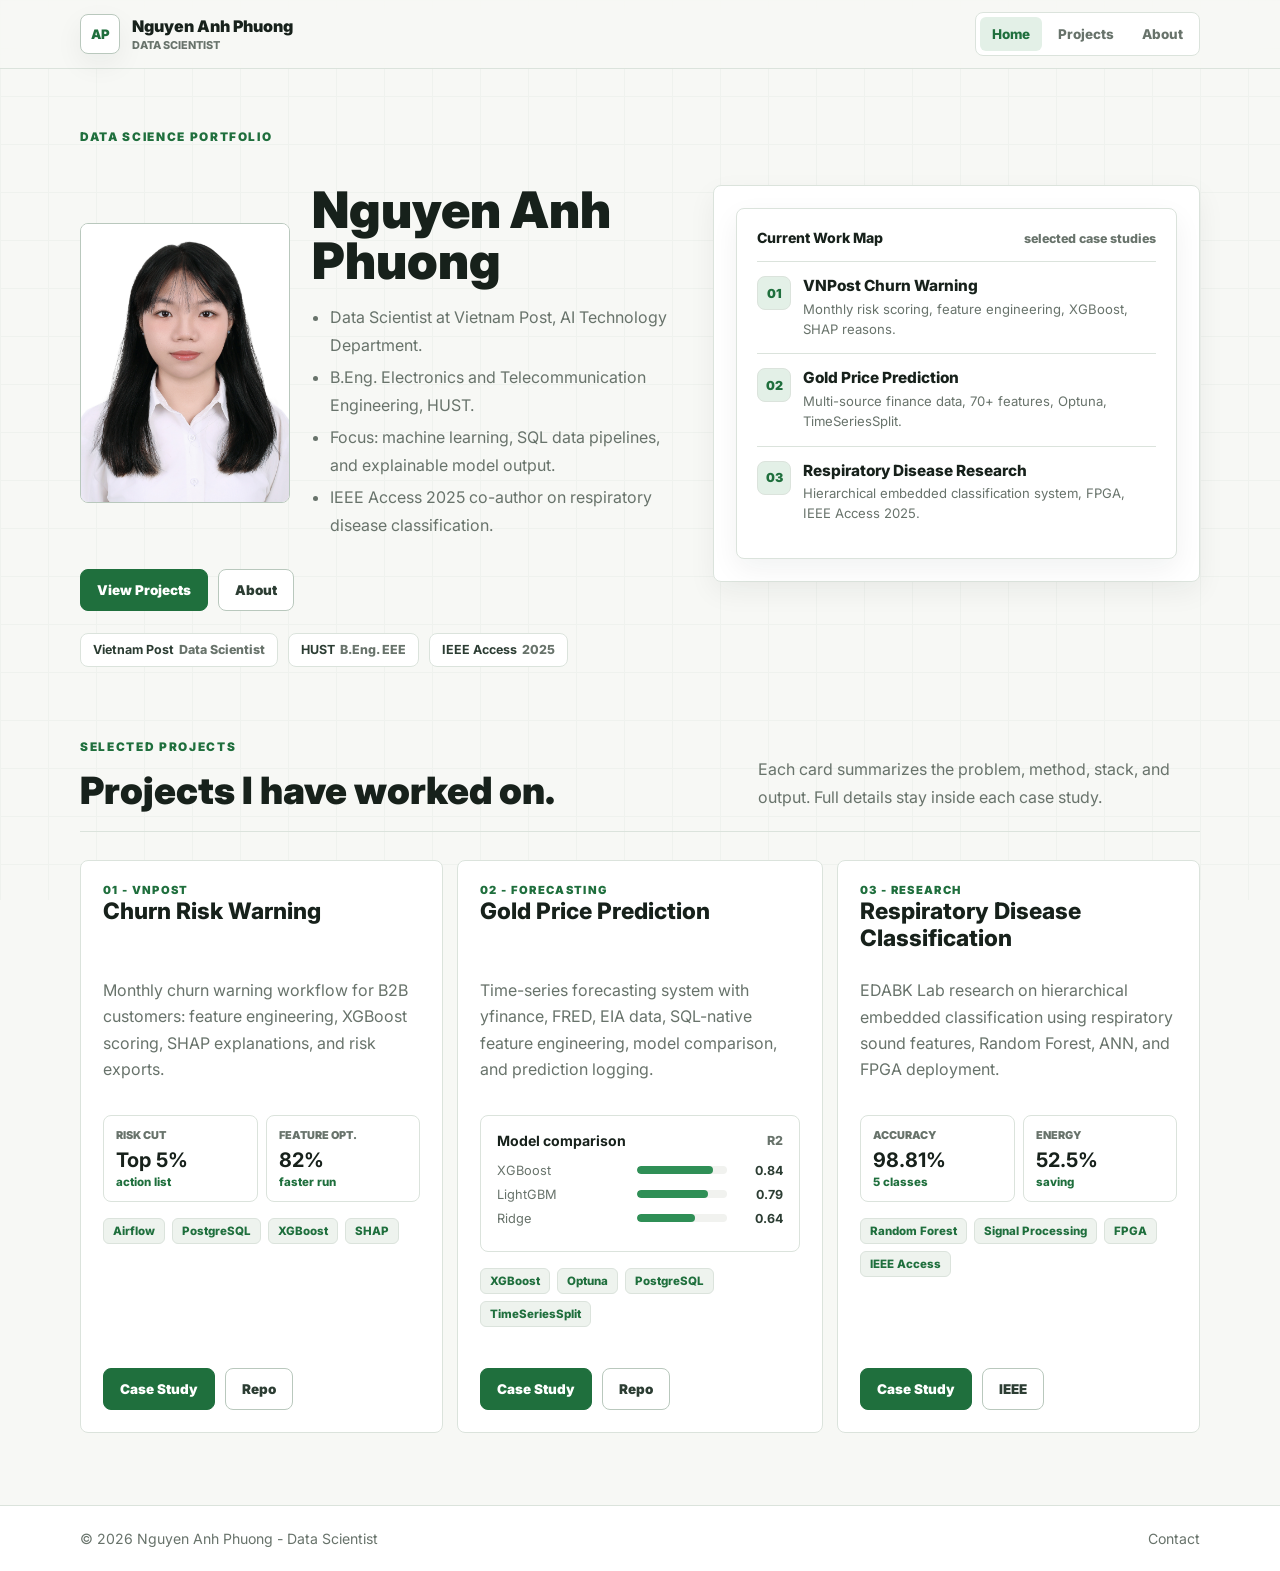
==== index.html @ c49274e3 "Add pic + Size col" ====
<!DOCTYPE html>
<html lang="en">
<head>
  <meta charset="UTF-8">
  <meta name="viewport" content="width=device-width, initial-scale=1.0">
  <meta name="description" content="Nguyen Anh Phuong - Data Scientist portfolio covering churn warning, gold price prediction, and IEEE Access respiratory disease research.">
  <title>Nguyen Anh Phuong | Data Scientist Portfolio</title>
  <link rel="preconnect" href="https://fonts.googleapis.com">
  <link rel="preconnect" href="https://fonts.gstatic.com" crossorigin>
  <link href="https://fonts.googleapis.com/css2?family=Inter:wght@400;600;700;800;900&display=swap" rel="stylesheet">
  <link rel="stylesheet" href="styles.css">
</head>
<body>

<header class="header">
  <div class="container navbar">
    <a class="brand" href="index.html" aria-label="Home">
      <span class="logo">AP</span>
      <span>Nguyen Anh Phuong<small>Data Scientist</small></span>
    </a>
    <button class="nav-toggle" data-nav-toggle aria-expanded="false">Menu</button>
    <nav class="nav" data-nav>
      <a class="active" href="index.html">Home</a>
      <a href="projects.html">Projects</a>
      <a href="about.html">About</a>
    </nav>
  </div>
</header>

<main>
  <section class="container hero home-hero">
    <div class="hero-copy reveal">
      <p class="kicker">Data Science Portfolio</p>
      <div class="profile-card">
        <img class="profile-photo" src="assets/NguyenAnhPhuong_112024_trang_cat.png" alt="Nguyen Anh Phuong portrait">
        <div>
          <h1>Nguyen Anh Phuong</h1>
          <ul class="profile-points">
            <li>Data Scientist at Vietnam Post, AI Technology Department.</li>
            <li>B.Eng. Electronics and Telecommunication Engineering, HUST.</li>
            <li>Focus: machine learning, SQL data pipelines, and explainable model output.</li>
            <li>IEEE Access 2025 co-author on respiratory disease classification.</li>
          </ul>
        </div>
      </div>
      <div class="hero-actions">
        <a class="btn btn-primary" href="projects.html">View Projects</a>
        <a class="btn" href="about.html">About</a>
      </div>
      <div class="hero-meta">
        <span class="meta-pill"><strong>Vietnam Post</strong> Data Scientist</span>
        <span class="meta-pill"><strong>HUST</strong> B.Eng. EEE</span>
        <span class="meta-pill"><strong>IEEE Access</strong> 2025</span>
      </div>
    </div>

    <aside class="intro-panel reveal" aria-label="Portfolio summary">
      <div class="pmap-widget">
        <div class="pmap-widget-head">
          <h3>Current Work Map</h3>
          <span>selected case studies</span>
        </div>
        <a class="pmap-row" href="case-study-churn.html">
          <div class="pmap-row-num">01</div>
          <div>
            <h4>VNPost Churn Warning</h4>
            <p>Monthly risk scoring, feature engineering, XGBoost, SHAP reasons.</p>
          </div>
        </a>
        <a class="pmap-row" href="case-study-gold.html">
          <div class="pmap-row-num">02</div>
          <div>
            <h4>Gold Price Prediction</h4>
            <p>Multi-source finance data, 70+ features, Optuna, TimeSeriesSplit.</p>
          </div>
        </a>
        <a class="pmap-row" href="case-study-edabk.html">
          <div class="pmap-row-num">03</div>
          <div>
            <h4>Respiratory Disease Research</h4>
            <p>Hierarchical embedded classification system, FPGA, IEEE Access 2025.</p>
          </div>
        </a>
      </div>
    </aside>
  </section>

  <section class="container section home-projects">
    <div class="section-top reveal">
      <div>
        <p class="kicker">Selected Projects</p>
        <h2>Projects I have worked on.</h2>
      </div>
      <p>Each card summarizes the problem, method, stack, and output. Full details stay inside each case study.</p>
    </div>

    <div class="grid-3 reveal">
      <article class="card">
        <div class="pmap-num">01 - VNPost</div>
        <h3>Churn Risk Warning</h3>
        <p>Monthly churn warning workflow for B2B customers: feature engineering, XGBoost scoring, SHAP explanations, and risk exports.</p>
        <div class="stat-grid" style="grid-template-columns:repeat(2,1fr);margin-top:16px">
          <div class="stat"><span>Risk cut</span><b>Top 5%</b><em>action list</em></div>
          <div class="stat"><span>Feature opt.</span><b>82%</b><em>faster run</em></div>
        </div>
        <div class="tag-row">
          <span class="tag">Airflow</span><span class="tag">PostgreSQL</span><span class="tag">XGBoost</span><span class="tag">SHAP</span>
        </div>
        <div class="project-actions">
          <a class="btn-case" href="case-study-churn.html">Case Study</a>
          <a class="btn-gh" href="https://github.com/FindingAnAn/crm_churn_warning" target="_blank" rel="noreferrer">Repo</a>
        </div>
      </article>

      <article class="card">
        <div class="pmap-num">02 - Forecasting</div>
        <h3>Gold Price Prediction</h3>
        <p>Time-series forecasting system with yfinance, FRED, EIA data, SQL-native feature engineering, model comparison, and prediction logging.</p>
        <div class="chart-card" style="margin-top:16px">
          <div class="chart-head"><strong>Model comparison</strong><span>R2</span></div>
          <div class="bar-row"><span>XGBoost</span><div class="bar"><i style="--w:84%"></i></div><b>0.84</b></div>
          <div class="bar-row"><span>LightGBM</span><div class="bar"><i style="--w:79%"></i></div><b>0.79</b></div>
          <div class="bar-row"><span>Ridge</span><div class="bar"><i style="--w:64%"></i></div><b>0.64</b></div>
        </div>
        <div class="tag-row">
          <span class="tag">XGBoost</span><span class="tag">Optuna</span><span class="tag">PostgreSQL</span><span class="tag">TimeSeriesSplit</span>
        </div>
        <div class="project-actions">
          <a class="btn-case" href="case-study-gold.html">Case Study</a>
          <a class="btn-gh" href="https://github.com/FindingAnAn/goldprice_prediction" target="_blank" rel="noreferrer">Repo</a>
        </div>
      </article>

      <article class="card">
        <div class="pmap-num">03 - Research</div>
        <h3>Respiratory Disease Classification</h3>
        <p>EDABK Lab research on hierarchical embedded classification using respiratory sound features, Random Forest, ANN, and FPGA deployment.</p>
        <div class="stat-grid" style="grid-template-columns:repeat(2,1fr);margin-top:16px">
          <div class="stat"><span>Accuracy</span><b>98.81%</b><em>5 classes</em></div>
          <div class="stat"><span>Energy</span><b>52.5%</b><em>saving</em></div>
        </div>
        <div class="tag-row">
          <span class="tag">Random Forest</span><span class="tag">Signal Processing</span><span class="tag">FPGA</span><span class="tag">IEEE Access</span>
        </div>
        <div class="project-actions">
          <a class="btn-case" href="case-study-edabk.html">Case Study</a>
          <a class="btn-gh" href="https://ieeexplore.ieee.org/document/11014092/" target="_blank" rel="noreferrer">IEEE</a>
        </div>
      </article>
    </div>
  </section>

</main>

<footer class="footer">
  <div class="container">
    <span>&copy; <span data-year></span> Nguyen Anh Phuong - Data Scientist</span>
    <a href="about.html#contact">Contact</a>
  </div>
</footer>
<script src="script.js"></script>
</body>
</html>
---- styles.css ----
:root {
  --bg: #f7f8f5;
  --surface: #ffffff;
  --surface-soft: #eef3ee;
  --surface-muted: #f1f2ef;
  --text: #17211b;
  --soft: #2c3d33;
  --muted: #68736b;
  --line: #dbe3dc;
  --line-strong: #b9c8bd;
  --green: #2f8f56;
  --green-dark: #1f6f3d;
  --green-soft: #e3f0e7;
  --grey: #818982;
  --amber: #a96d22;
  --red: #b84a4a;
  --shadow: 0 10px 28px rgba(23, 33, 27, .06);
  --radius: 8px;
  --max: 1120px;
}

* { box-sizing: border-box; }
html { scroll-behavior: smooth; }
body {
  margin: 0;
  min-height: 100vh;
  color: var(--text);
  background: var(--bg);
  font-family: Inter, system-ui, -apple-system, BlinkMacSystemFont, "Segoe UI", sans-serif;
}

body::before {
  content: "";
  position: fixed;
  inset: 0;
  pointer-events: none;
  background-image:
    linear-gradient(var(--line) 1px, transparent 1px),
    linear-gradient(90deg, var(--line) 1px, transparent 1px);
  background-size: 48px 48px;
  opacity: .28;
}

img, svg { display: block; max-width: 100%; }
a { color: inherit; text-decoration: none; }
p { margin: 0; color: var(--muted); line-height: 1.75; }
h1, h2, h3, h4 { margin: 0; color: var(--text); letter-spacing: 0; }
h1 { max-width: 980px; font-size: 4.6rem; line-height: .98; font-weight: 900; }
h2 { font-size: 2.35rem; line-height: 1.05; font-weight: 900; }
h3 { font-size: 1.08rem; line-height: 1.3; font-weight: 800; }
h4 { font-size: .96rem; line-height: 1.35; font-weight: 800; }
code {
  padding: 2px 6px;
  border: 1px solid var(--line);
  border-radius: 6px;
  background: var(--surface-soft);
  color: var(--green-dark);
  font-size: .9em;
}

.container {
  position: relative;
  width: min(var(--max), calc(100% - 40px));
  margin-inline: auto;
}

.header {
  position: sticky;
  top: 0;
  z-index: 40;
  border-bottom: 1px solid var(--line);
  background: rgba(247, 248, 245, .92);
  backdrop-filter: blur(16px);
}

.navbar {
  min-height: 68px;
  display: flex;
  align-items: center;
  justify-content: space-between;
  gap: 20px;
}

.brand {
  display: flex;
  align-items: center;
  gap: 12px;
  font-weight: 900;
}

.logo {
  width: 40px;
  height: 40px;
  display: grid;
  place-items: center;
  border: 1px solid var(--line-strong);
  border-radius: var(--radius);
  background: var(--surface);
  color: var(--green-dark);
  font-size: .82rem;
  font-weight: 900;
  box-shadow: var(--shadow);
}

.brand small {
  display: block;
  margin-top: 2px;
  color: var(--muted);
  font-size: .68rem;
  font-weight: 800;
  text-transform: uppercase;
}

.nav {
  display: flex;
  align-items: center;
  gap: 4px;
  padding: 4px;
  border: 1px solid var(--line);
  border-radius: var(--radius);
  background: var(--surface);
}

.nav a {
  min-height: 34px;
  display: inline-flex;
  align-items: center;
  padding: 0 12px;
  border-radius: 6px;
  color: var(--muted);
  font-size: .84rem;
  font-weight: 800;
}

.nav a:hover,
.nav a.active {
  color: var(--green-dark);
  background: var(--green-soft);
}

.nav-toggle {
  display: none;
  min-height: 38px;
  padding: 0 12px;
  border: 1px solid var(--line-strong);
  border-radius: var(--radius);
  background: var(--surface);
  color: var(--text);
  font: inherit;
  font-weight: 800;
  cursor: pointer;
}

.btn,
.btn-case,
.btn-gh {
  min-height: 42px;
  display: inline-flex;
  align-items: center;
  justify-content: center;
  gap: 8px;
  padding: 0 16px;
  border: 1px solid var(--line-strong);
  border-radius: var(--radius);
  background: var(--surface);
  color: var(--soft);
  font: inherit;
  font-size: .84rem;
  font-weight: 900;
  cursor: pointer;
}

.btn:hover,
.btn-case:hover,
.btn-gh:hover {
  border-color: var(--green);
  color: var(--green-dark);
  background: var(--green-soft);
}

.btn-primary,
.btn-case {
  border-color: var(--green-dark);
  background: var(--green-dark);
  color: #fff;
}

.btn-primary:hover,
.btn-case:hover {
  background: var(--green);
  color: #fff;
}

.btn-block { width: 100%; }
.project-actions { display: flex; flex-wrap: wrap; gap: 10px; margin-top: 18px; }

.hero {
  min-height: auto;
  display: grid;
  grid-template-columns: minmax(0, 1.1fr) minmax(320px, .9fr);
  gap: 56px;
  align-items: center;
  padding: 118px 0 92px;
}

.home-hero {
  gap: 38px;
  align-items: start;
  padding: 58px 0 34px;
}

.home-hero .intro-panel {
  margin-top: 58px;
}

.hero-copy {
  display: grid;
  gap: 22px;
}

.profile-card {
  display: grid;
  grid-template-columns: 210px minmax(0, 1fr);
  gap: 22px;
  align-items: center;
}

.profile-card h1 {
  font-size: 3.15rem;
  line-height: 1.02;
}

.profile-photo {
  width: 210px;
  aspect-ratio: 3 / 4;
  object-fit: cover;
  object-position: center 26%;
  border: 1px solid var(--line-strong);
  border-radius: var(--radius);
  background: var(--surface);
}

.profile-points {
  margin: 16px 0 0;
  padding-left: 18px;
  color: var(--muted);
  line-height: 1.75;
}

.profile-points li { margin: 4px 0; }

.kicker {
  margin-bottom: 14px;
  color: var(--green-dark);
  font-size: .74rem;
  font-weight: 900;
  letter-spacing: .14em;
  text-transform: uppercase;
}

.gradient-text {
  color: var(--green-dark);
  background: none;
  -webkit-background-clip: initial;
  background-clip: initial;
}

.hero-text {
  max-width: 760px;
  margin-top: 18px;
  font-size: 1.02rem;
}

.hero-actions,
.hero-meta {
  display: flex;
  flex-wrap: wrap;
  gap: 10px;
}

.hero-actions { margin-top: 4px; }

.meta-pill {
  display: inline-flex;
  align-items: center;
  min-height: 34px;
  padding: 0 12px;
  border: 1px solid var(--line);
  border-radius: var(--radius);
  background: var(--surface);
  color: var(--muted);
  font-size: .78rem;
  font-weight: 800;
}

.meta-pill strong { margin-right: 5px; color: var(--soft); }

.intro-panel,
.pmap-widget {
  border: 1px solid var(--line);
  border-radius: var(--radius);
  background: var(--surface);
  box-shadow: var(--shadow);
}

.intro-panel { padding: 22px; }

.signal-grid {
  display: grid;
  grid-template-columns: repeat(3, 1fr);
  border: 1px solid var(--line);
  border-radius: var(--radius);
  overflow: hidden;
  background: var(--surface);
}

.signal-cell {
  min-height: 108px;
  display: grid;
  align-content: end;
  gap: 8px;
  padding: 14px;
  border-right: 1px solid var(--line);
}

.signal-cell:last-child { border-right: 0; }
.signal-cell span { color: var(--muted); font-size: .72rem; font-weight: 900; text-transform: uppercase; }
.signal-cell b { color: var(--green-dark); font-size: 1.45rem; }

.pmap-widget { padding: 20px; }
.pmap-widget-head,
.chart-head {
  display: flex;
  align-items: center;
  justify-content: space-between;
  gap: 12px;
  margin-bottom: 14px;
}
.pmap-widget-head h3,
.chart-head strong {
  color: var(--text);
  font-size: .88rem;
}
.pmap-widget-head span,
.chart-head span {
  color: var(--muted);
  font-size: .78rem;
  font-weight: 800;
}

.pmap-row {
  display: grid;
  grid-template-columns: 34px 1fr;
  gap: 12px;
  padding: 14px 0;
  border-top: 1px solid var(--line);
}
.pmap-row:hover h4 { color: var(--green-dark); }
.pmap-row-num,
.pillar-num,
.card-icon,
.timeline-num {
  width: 34px;
  height: 34px;
  display: grid;
  place-items: center;
  border: 1px solid var(--line);
  border-radius: var(--radius);
  background: var(--green-soft);
  color: var(--green-dark);
  font-size: .78rem;
  font-weight: 900;
}
.pmap-row p { margin-top: 3px; font-size: .82rem; line-height: 1.5; }
.pmap-outputs {
  margin-top: 12px;
  padding-top: 14px;
  border-top: 1px solid var(--line);
}
.pmap-outputs-label {
  color: var(--muted);
  font-size: .7rem;
  font-weight: 900;
  letter-spacing: .12em;
  text-transform: uppercase;
}

.section { padding: 72px 0; }
.home-projects { padding-top: 36px; }
.home-projects .grid-3 > .card {
  min-height: 100%;
  display: flex;
  flex-direction: column;
}
.home-projects .card h3 {
  font-size: 1.42rem;
  line-height: 1.2;
  min-height: 54px;
}
.home-projects .card > p {
  min-height: 138px;
  margin-top: 16px;
  font-size: 1rem;
  line-height: 1.65;
}
.home-projects .stat-grid,
.home-projects .chart-card {
  margin-top: 0 !important;
}
.home-projects .tag-row {
  min-height: 82px;
  align-content: flex-start;
}
.home-projects .project-actions {
  margin-top: auto;
  padding-top: 18px;
}
.section-top {
  display: grid;
  grid-template-columns: minmax(0, .95fr) minmax(280px, .65fr);
  gap: 32px;
  align-items: end;
  margin-bottom: 28px;
  padding-bottom: 20px;
  border-bottom: 1px solid var(--line);
}
.section-top p { max-width: 580px; }

.grid-4 { display: grid; grid-template-columns: repeat(4, 1fr); gap: 14px; }
.grid-3 { display: grid; grid-template-columns: repeat(3, 1fr); gap: 14px; }
.grid-2 { display: grid; grid-template-columns: repeat(2, 1fr); gap: 14px; }

.card,
.chart-card,
.project-card,
.pmap-card,
.tl-entry {
  border: 1px solid var(--line);
  border-radius: var(--radius);
  background: var(--surface);
  box-shadow: none;
}

.card {
  padding: 22px;
}

.card:hover,
.project-card:hover,
.pmap-card:hover,
.tl-entry:hover {
  border-color: var(--line-strong);
}

.card h3 { margin-bottom: 10px; }
.card ul,
.case-body ul {
  margin: 14px 0 0;
  padding-left: 18px;
  color: var(--muted);
  line-height: 1.8;
}

.card-grey {
  background: var(--surface-soft);
  border-color: var(--line-strong);
  box-shadow: none;
}

.tag-row { display: flex; flex-wrap: wrap; gap: 7px; margin-top: 16px; }
.tag,
.tag-grey,
.chip,
.pmap-badge {
  display: inline-flex;
  align-items: center;
  min-height: 26px;
  padding: 0 9px;
  border: 1px solid var(--line);
  border-radius: 6px;
  background: var(--surface-soft);
  color: var(--green-dark);
  font-size: .72rem;
  font-weight: 800;
}
.tag-grey,
.pmap-badge.grey {
  background: var(--surface-muted);
  color: var(--muted);
}

.project-card { overflow: hidden; }
.projects-list-section {
  padding-top: 42px;
}
.projects-list {
  display: grid;
  gap: 18px;
}
.projects-list .project-card {
  display: grid;
  grid-template-columns: minmax(320px, .82fr) minmax(0, 1.18fr);
  align-items: stretch;
  padding: 0;
}
.projects-list .project-visual {
  min-height: 100%;
  border-right: 1px solid var(--line);
  border-bottom: 0;
}
.projects-list .project-copy {
  min-height: 100%;
  display: flex;
  flex-direction: column;
}
.projects-list .project-copy h3 {
  min-height: 34px;
  font-size: 1.55rem;
  line-height: 1.18;
}
.projects-list .project-copy p {
  min-height: 84px;
  margin-top: 14px;
  font-size: 1rem;
  line-height: 1.65;
}
.projects-list .project-copy ul {
  min-height: 84px;
  margin-top: 14px;
}
.projects-list .metrics,
.projects-list .project-copy > .stat-grid,
.projects-list .project-copy > .chart-card {
  margin-top: 0;
}
.projects-list .tag-row {
  min-height: 64px;
  align-content: flex-start;
}
.projects-list .project-actions {
  margin-top: auto;
  padding-top: 18px;
}
.project-card .pipeline {
  grid-template-columns: repeat(2, minmax(0, 1fr));
}
.project-card .pipeline-step {
  min-height: auto;
}
.project-visual {
  min-height: 184px;
  display: grid;
  align-content: center;
  padding: 18px;
  border-bottom: 1px solid var(--line);
  background: var(--surface-soft);
}
.project-copy { padding: 22px; }
.project-copy h3 { font-size: 1.24rem; }
.project-copy p { margin-top: 10px; }
.metrics,
.stat-grid {
  display: grid;
  grid-template-columns: repeat(3, 1fr);
  gap: 8px;
}
.metric,
.stat {
  min-height: 80px;
  padding: 12px;
  border: 1px solid var(--line);
  border-radius: var(--radius);
  background: var(--surface);
}
.metric span,
.stat span {
  display: block;
  color: var(--muted);
  font-size: .68rem;
  font-weight: 900;
  text-transform: uppercase;
}
.metric b,
.stat b {
  display: block;
  margin-top: 6px;
  color: var(--text);
  font-size: 1.25rem;
}
.stat em {
  display: block;
  margin-top: 3px;
  color: var(--green-dark);
  font-size: .72rem;
  font-style: normal;
  font-weight: 800;
}

.pmap-card {
  display: grid;
  gap: 10px;
  padding: 18px;
}
.pmap-num,
.tech-group-label {
  color: var(--green-dark);
  font-size: .7rem;
  font-weight: 900;
  letter-spacing: .12em;
  text-transform: uppercase;
}
.pmap-card p { font-size: .84rem; line-height: 1.58; }

.tech-chips { display: flex; flex-wrap: wrap; gap: 6px; }
.tech-group-label { margin-bottom: 10px; }

.pipeline {
  display: grid;
  grid-template-columns: repeat(5, minmax(0, 1fr));
  gap: 8px;
}
.pipeline-step {
  min-height: 112px;
  padding: 12px;
  border: 1px solid var(--line);
  border-radius: var(--radius);
  background: var(--surface);
}
.pipeline-step span {
  color: var(--green-dark);
  font-size: .72rem;
  font-weight: 900;
  text-transform: uppercase;
}
.pipeline-step b {
  display: block;
  margin: 8px 0 5px;
  color: var(--text);
  line-height: 1.25;
}
.pipeline-step small {
  display: block;
  color: var(--muted);
  font-size: .76rem;
  line-height: 1.45;
}

.chart-card {
  padding: 16px;
  background: var(--surface);
}
.bar-row {
  display: grid;
  grid-template-columns: 132px minmax(90px, 1fr) 48px;
  gap: 8px;
  align-items: center;
  margin: 9px 0;
  color: var(--muted);
  font-size: .8rem;
}
.bar {
  height: 8px;
  overflow: hidden;
  border-radius: 999px;
  background: var(--surface-muted);
}
.bar i {
  display: block;
  width: var(--w);
  height: 100%;
  border-radius: inherit;
  background: var(--green);
}
.bar-row b {
  color: var(--soft);
  font-size: .78rem;
  text-align: right;
}
.model-bars {
  display: grid;
  gap: 12px;
}
.model-bars .bar-row {
  grid-template-columns: minmax(0, 1fr) 44px;
  gap: 6px 8px;
  margin: 0;
}
.model-bars .bar-row span {
  grid-column: 1 / -1;
  min-width: 0;
}
.model-bars .bar-row .bar {
  grid-column: 1;
}
.model-bars .bar-row b {
  grid-column: 2;
  align-self: center;
}

.dashboard-shell {
  overflow: hidden;
  border: 1px solid var(--line);
  border-radius: var(--radius);
  background: var(--surface);
  box-shadow: var(--shadow);
}
.window-bar {
  min-height: 44px;
  display: flex;
  align-items: center;
  justify-content: space-between;
  padding: 0 14px;
  border-bottom: 1px solid var(--line);
  color: var(--muted);
  font-size: .76rem;
  font-weight: 800;
}
.dots { display: flex; gap: 6px; }
.dots span {
  width: 8px;
  height: 8px;
  border-radius: 50%;
  background: var(--line-strong);
}
.dash-content { display: grid; gap: 12px; padding: 14px; }
.mini-panels { display: grid; grid-template-columns: repeat(2, 1fr); gap: 12px; }

.confusion { display: grid; grid-template-columns: repeat(2, 1fr); gap: 6px; }
.cell {
  min-height: 68px;
  display: grid;
  place-items: center;
  border: 1px solid var(--line);
  border-radius: var(--radius);
  background: var(--surface-muted);
}
.cell.good { background: var(--green-soft); }
.cell.warn { background: #f5e7e7; }
.cell b { color: var(--text); font-size: 1.2rem; }
.cell span { color: var(--muted); font-size: .7rem; }

.mock-table {
  width: 100%;
  border-collapse: collapse;
  color: var(--muted);
  font-size: .84rem;
}
.mock-table th,
.mock-table td {
  padding: 12px 10px;
  border-bottom: 1px solid var(--line);
  text-align: left;
  vertical-align: top;
}
.mock-table th {
  color: var(--soft);
  font-size: .7rem;
  font-weight: 900;
  text-transform: uppercase;
}
.score {
  display: inline-flex;
  align-items: center;
  justify-content: center;
  min-width: 48px;
  padding: 4px 8px;
  border-radius: 6px;
  color: #fff;
  font-size: .78rem;
  font-weight: 900;
}
.score.high { background: var(--red); }
.score.mid { background: var(--amber); }
.score.low { background: var(--green); }

.case-hero {
  padding: 58px 0 34px;
  border-bottom: 1px solid var(--line);
}
.case-hero + .section {
  padding-top: 36px;
}
.case-hero h1 {
  font-size: 3.9rem;
  line-height: 1;
}
.case-hero .tag-row { max-width: 920px; }
.breadcrumbs {
  display: flex;
  flex-wrap: wrap;
  gap: 8px;
  margin-bottom: 20px;
  color: var(--muted);
  font-size: .8rem;
  font-weight: 800;
}
.breadcrumbs a:hover { color: var(--green-dark); }
.case-layout {
  display: grid;
  grid-template-columns: minmax(300px, 320px) minmax(0, 1fr);
  gap: 34px;
  align-items: start;
}
.case-layout-compact {
  grid-template-columns: minmax(300px, 320px) minmax(0, 1fr);
  gap: 34px;
}
.case-layout .side-panel,
.case-layout .case-body {
  min-width: 0;
}
.case-layout .card,
.case-layout .chart-card,
.case-layout .pipeline-step {
  min-width: 0;
  overflow-wrap: break-word;
  word-break: normal;
}
.case-layout .pipeline {
  grid-template-columns: repeat(auto-fit, minmax(118px, 1fr));
}
.case-layout .two-col {
  grid-template-columns: repeat(auto-fit, minmax(230px, 1fr));
}
.side-panel {
  position: sticky;
  top: 92px;
  display: grid;
  gap: 14px;
}
.case-body {
  display: grid;
  gap: 18px;
  min-width: 0;
}
.case-layout > .case-body > .card,
.case-layout > .case-body > article.card {
  padding: 28px;
}
.case-body .card h2 {
  margin-bottom: 14px;
  padding-bottom: 12px;
  border-bottom: 1px solid var(--line);
  font-size: 1.72rem;
}
.case-body p { max-width: 78ch; }
.case-body .card > p + p { margin-top: 12px; }
.two-col { display: grid; grid-template-columns: repeat(2, minmax(0, 1fr)); gap: 12px; }
.kpi-list { display: grid; gap: 8px; }
.kpi {
  display: flex;
  justify-content: space-between;
  gap: 14px;
  padding: 10px 12px;
  border: 1px solid var(--line);
  border-radius: var(--radius);
  background: var(--surface-muted);
}
.kpi span {
  flex: 0 0 auto;
  max-width: 44%;
  color: var(--muted);
  font-size: .82rem;
  line-height: 1.35;
  overflow-wrap: normal;
  word-break: normal;
}
.kpi b {
  flex: 1 1 auto;
  min-width: 0;
  color: var(--text);
  font-size: .82rem;
  line-height: 1.35;
  text-align: right;
  overflow-wrap: break-word;
  word-break: normal;
}
.timeline { display: grid; gap: 12px; }
.timeline-item { display: grid; grid-template-columns: 44px 1fr; gap: 12px; }

.about-split {
  display: grid;
  grid-template-columns: .88fr 1.12fr;
  gap: 18px;
  align-items: start;
}
.about-main {
  padding-top: 42px;
}
.contact-box { display: grid; gap: 10px; }
.contact-item {
  display: grid;
  grid-template-columns: 40px 1fr;
  gap: 12px;
  align-items: center;
  padding: 12px;
  border: 1px solid var(--line);
  border-radius: var(--radius);
  background: var(--surface);
}
.contact-item:hover { border-color: var(--green); background: var(--green-soft); }
.contact-item strong { display: block; color: var(--text); }
.contact-item span span { color: var(--muted); font-size: .84rem; overflow-wrap: anywhere; }
.form { display: grid; gap: 12px; }
.form label {
  display: grid;
  gap: 7px;
  color: var(--soft);
  font-size: .78rem;
  font-weight: 900;
  text-transform: uppercase;
}
.form input,
.form textarea {
  width: 100%;
  border: 1px solid var(--line);
  border-radius: var(--radius);
  padding: 12px;
  background: var(--surface);
  color: var(--text);
  font: inherit;
}
.form input:focus,
.form textarea:focus {
  outline: 2px solid rgba(47, 143, 86, .18);
  border-color: var(--green);
}

.timeline-page-hero { padding: 58px 0 34px; }
.timeline-page-hero h1 { font-size: 3.8rem; }
.tl-filter-bar {
  display: flex;
  flex-wrap: wrap;
  gap: 8px;
  margin-bottom: 34px;
}
.tl-filter-btn {
  min-height: 34px;
  padding: 0 12px;
  border: 1px solid var(--line);
  border-radius: var(--radius);
  background: var(--surface);
  color: var(--muted);
  font: inherit;
  font-size: .8rem;
  font-weight: 800;
  cursor: pointer;
}
.tl-filter-btn:hover,
.tl-filter-btn.active {
  border-color: var(--green);
  background: var(--green-soft);
  color: var(--green-dark);
}
.tl-year-block { margin-bottom: 46px; }
.tl-year-label {
  margin-bottom: 18px;
  color: var(--green-dark);
  font-size: 1.8rem;
  font-weight: 900;
}
.tl-month-block {
  display: grid;
  grid-template-columns: 76px 1fr;
  gap: 18px;
  margin-bottom: 10px;
}
.tl-month-label {
  padding-top: 14px;
  color: var(--green-dark);
  font-size: .82rem;
  font-weight: 900;
  text-transform: uppercase;
  text-align: right;
}
.tl-entries {
  display: grid;
  gap: 10px;
  padding-left: 18px;
  border-left: 1px solid var(--line-strong);
}
.tl-entry { padding: 16px; }
.tl-entry-type {
  display: inline-flex;
  align-items: center;
  min-height: 24px;
  margin-bottom: 9px;
  padding: 0 8px;
  border: 1px solid var(--line);
  border-radius: 6px;
  background: var(--surface-soft);
  color: var(--green-dark);
  font-size: .68rem;
  font-weight: 900;
  letter-spacing: .08em;
  text-transform: uppercase;
}
.type-work,
.type-award,
.type-pub,
.type-project,
.type-learn {
  background: var(--surface-soft);
  color: var(--green-dark);
  border-color: var(--line);
}
.tl-entry p { margin-top: 5px; font-size: .86rem; }
.tl-entry .tl-tags {
  display: flex;
  flex-wrap: wrap;
  gap: 5px;
  margin-top: 10px;
}
.tl-entry .tl-tags span {
  padding: 3px 8px;
  border: 1px solid var(--line);
  border-radius: 6px;
  background: var(--surface-muted);
  color: var(--muted);
  font-size: .7rem;
  font-weight: 800;
}
.tl-month-block.hidden { display: none; }
main > section.container.section[style="padding-top:0"] { display: none; }

.footer {
  border-top: 1px solid var(--line);
  padding: 24px 0;
  color: var(--muted);
  background: var(--surface);
}
.footer .container {
  display: flex;
  justify-content: space-between;
  flex-wrap: wrap;
  gap: 12px;
  font-size: .88rem;
}

.reveal {
  opacity: 1;
  transform: none;
  transition: none;
}
.reveal.visible { opacity: 1; transform: none; }

@media (max-width: 980px) {
  h1 { font-size: 3.35rem; }
  h2 { font-size: 2rem; }
  .hero,
  .grid-4,
  .grid-3,
  .grid-2,
  .projects-list .project-card,
  .case-layout,
  .about-split {
    grid-template-columns: 1fr;
  }
  .section-top { grid-template-columns: 1fr; }
  .home-hero .intro-panel { margin-top: 0; }
  .profile-card { grid-template-columns: 170px minmax(0, 1fr); }
  .profile-card h1 { font-size: 2.6rem; }
  .profile-photo { width: 170px; }
  .home-projects .card > p { min-height: auto; }
  .home-projects .tag-row { min-height: auto; }
  .projects-list .project-visual {
    border-right: 0;
    border-bottom: 1px solid var(--line);
  }
  .projects-list .project-copy p,
  .projects-list .project-copy ul,
  .projects-list .tag-row {
    min-height: auto;
  }
  .side-panel { position: static; }
  .pipeline { grid-template-columns: 1fr; }
  .stat-grid { grid-template-columns: repeat(2, 1fr); }
}

@media (max-width: 760px) {
  .container { width: min(var(--max), calc(100% - 28px)); }
  h1,
  .case-hero h1,
  .timeline-page-hero h1 { font-size: 2.45rem; line-height: 1.04; }
  h2 { font-size: 1.65rem; }
  .navbar { min-height: 64px; }
  .nav-toggle { display: inline-flex; align-items: center; }
  .nav {
    display: none;
    position: absolute;
    top: 64px;
    left: 14px;
    right: 14px;
    flex-direction: column;
    align-items: stretch;
    padding: 8px;
    box-shadow: var(--shadow);
  }
  .nav.open { display: flex; }
  .hero {
    min-height: auto;
    padding: 38px 0 52px;
  }
  .home-hero { padding: 32px 0 22px; }
  .profile-card { grid-template-columns: 1fr; }
  .profile-card h1 { font-size: 2.35rem; }
  .profile-photo { width: min(240px, 72vw); }
  .case-hero,
  .timeline-page-hero { padding: 38px 0 26px; }
  .section { padding: 52px 0; }
  .home-projects { padding-top: 26px; }
  .signal-grid,
  .mini-panels,
  .two-col,
  .metrics,
  .stat-grid {
    grid-template-columns: 1fr;
  }
  .project-card .pipeline { grid-template-columns: 1fr; }
  .signal-cell {
    border-right: 0;
    border-bottom: 1px solid var(--line);
  }
  .signal-cell:last-child { border-bottom: 0; }
  .case-layout > .case-body > .card,
  .case-layout > .case-body > article.card,
  .card { padding: 18px; }
  .case-body .card h2 { font-size: 1.42rem; }
  .bar-row { grid-template-columns: 92px 1fr 40px; }
  .mock-table { display: block; overflow-x: auto; white-space: nowrap; }
  .tl-month-block { grid-template-columns: 48px 1fr; gap: 12px; }
  .tl-entries { padding-left: 12px; }
  .tl-month-label { font-size: .72rem; }
}
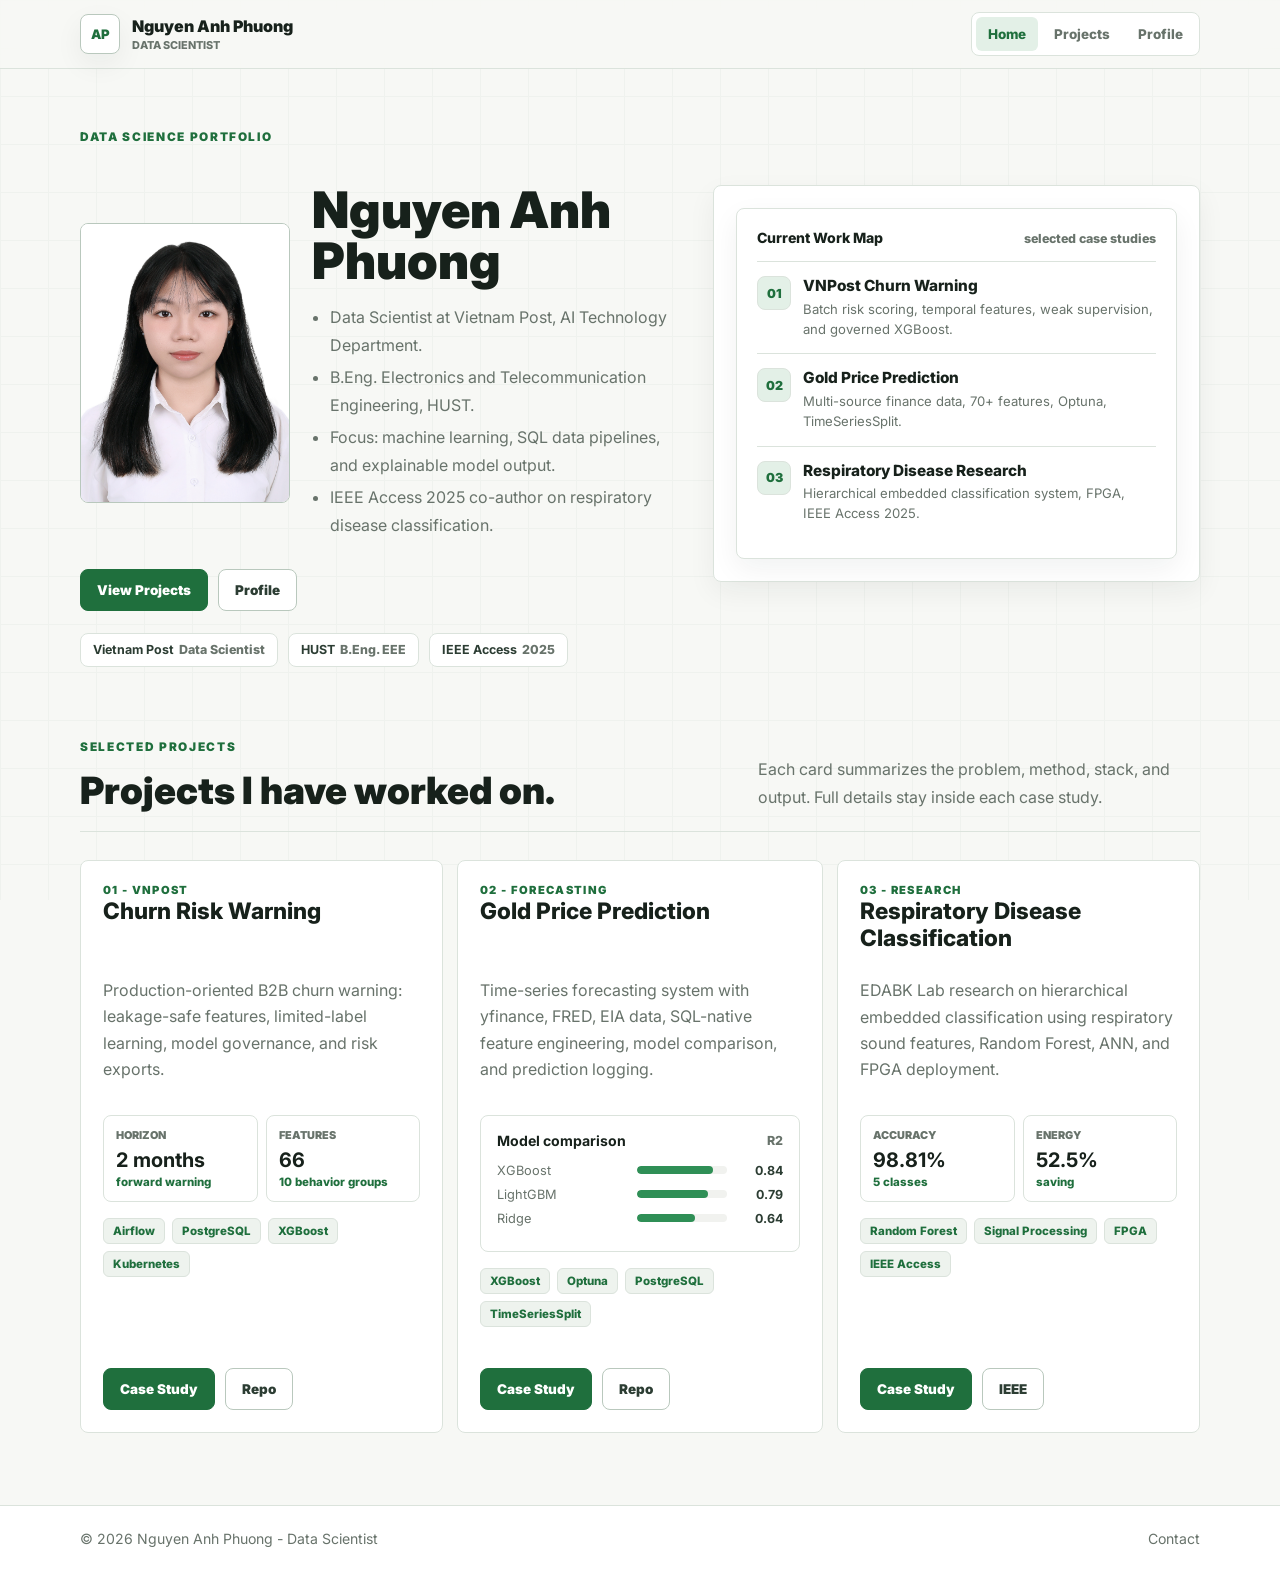
==== commit e6b13741: "change case churn" ====
--- a/index.html
+++ b/index.html
@@ -22,7 +22,7 @@
     <nav class="nav" data-nav>
       <a class="active" href="index.html">Home</a>
       <a href="projects.html">Projects</a>
-      <a href="about.html">About</a>
+      <a href="about.html">Profile</a>
     </nav>
   </div>
 </header>
@@ -45,7 +45,7 @@
       </div>
       <div class="hero-actions">
         <a class="btn btn-primary" href="projects.html">View Projects</a>
-        <a class="btn" href="about.html">About</a>
+        <a class="btn" href="about.html">Profile</a>
       </div>
       <div class="hero-meta">
         <span class="meta-pill"><strong>Vietnam Post</strong> Data Scientist</span>
@@ -64,7 +64,7 @@
           <div class="pmap-row-num">01</div>
           <div>
             <h4>VNPost Churn Warning</h4>
-            <p>Monthly risk scoring, feature engineering, XGBoost, SHAP reasons.</p>
+            <p>Batch risk scoring, temporal features, weak supervision, and governed XGBoost.</p>
           </div>
         </a>
         <a class="pmap-row" href="case-study-gold.html">
@@ -98,13 +98,13 @@
       <article class="card">
         <div class="pmap-num">01 - VNPost</div>
         <h3>Churn Risk Warning</h3>
-        <p>Monthly churn warning workflow for B2B customers: feature engineering, XGBoost scoring, SHAP explanations, and risk exports.</p>
+        <p>Production-oriented B2B churn warning: leakage-safe features, limited-label learning, model governance, and risk exports.</p>
         <div class="stat-grid" style="grid-template-columns:repeat(2,1fr);margin-top:16px">
-          <div class="stat"><span>Risk cut</span><b>Top 5%</b><em>action list</em></div>
-          <div class="stat"><span>Feature opt.</span><b>82%</b><em>faster run</em></div>
+          <div class="stat"><span>Horizon</span><b>2 months</b><em>forward warning</em></div>
+          <div class="stat"><span>Features</span><b>66</b><em>10 behavior groups</em></div>
         </div>
         <div class="tag-row">
-          <span class="tag">Airflow</span><span class="tag">PostgreSQL</span><span class="tag">XGBoost</span><span class="tag">SHAP</span>
+          <span class="tag">Airflow</span><span class="tag">PostgreSQL</span><span class="tag">XGBoost</span><span class="tag">Kubernetes</span>
         </div>
         <div class="project-actions">
           <a class="btn-case" href="case-study-churn.html">Case Study</a>
--- a/styles.css
+++ b/styles.css
@@ -845,6 +845,117 @@
 }
 .case-body p { max-width: 78ch; }
 .case-body .card > p + p { margin-top: 12px; }
+.section-eyebrow {
+  margin-bottom: 8px;
+  color: var(--green-dark);
+  font-size: .7rem;
+  font-weight: 900;
+  letter-spacing: .12em;
+  text-transform: uppercase;
+}
+.case-callout {
+  margin-top: 18px;
+  padding: 16px 18px;
+  border-left: 4px solid var(--green);
+  background: var(--green-soft);
+  color: var(--muted);
+  line-height: 1.7;
+}
+.case-callout strong {
+  color: var(--text);
+}
+.formula-block {
+  margin: 18px 0;
+  padding: 16px;
+  border: 1px solid var(--line);
+  border-radius: var(--radius);
+  background: var(--surface-muted);
+  color: var(--green-dark);
+  font-family: ui-monospace, SFMono-Regular, Consolas, monospace;
+  font-size: .88rem;
+  font-weight: 700;
+  line-height: 1.7;
+  overflow-x: auto;
+}
+.architecture-grid,
+.feature-grid {
+  display: grid;
+  grid-template-columns: repeat(2, minmax(0, 1fr));
+  gap: 10px;
+}
+.architecture-card,
+.feature-grid > div {
+  padding: 15px;
+  border: 1px solid var(--line);
+  border-radius: var(--radius);
+  background: var(--surface-muted);
+}
+.architecture-card span {
+  display: block;
+  margin-bottom: 8px;
+  color: var(--green-dark);
+  font-size: .7rem;
+  font-weight: 900;
+}
+.architecture-card b,
+.feature-grid b {
+  display: block;
+  margin-bottom: 6px;
+  color: var(--text);
+  font-size: .88rem;
+}
+.architecture-card p,
+.feature-grid span {
+  color: var(--muted);
+  font-size: .8rem;
+  line-height: 1.55;
+}
+.flow-list {
+  display: grid;
+  gap: 9px;
+}
+.flow-list > div {
+  display: grid;
+  grid-template-columns: 34px minmax(0, 1fr);
+  gap: 12px;
+  align-items: start;
+  padding: 13px;
+  border: 1px solid var(--line);
+  border-radius: var(--radius);
+  background: var(--surface-muted);
+}
+.flow-list > div > span {
+  width: 30px;
+  height: 30px;
+  display: grid;
+  place-items: center;
+  border-radius: 6px;
+  background: var(--green-soft);
+  color: var(--green-dark);
+  font-size: .72rem;
+  font-weight: 900;
+}
+.flow-list b {
+  display: block;
+  margin-bottom: 3px;
+  color: var(--text);
+}
+.case-index {
+  display: grid;
+  gap: 7px;
+  margin: 14px 0 0;
+  padding-left: 22px;
+  color: var(--muted);
+  font-size: .82rem;
+  line-height: 1.5;
+}
+.case-index a:hover {
+  color: var(--green-dark);
+}
+.compact-list {
+  margin: 0 !important;
+  padding-left: 18px !important;
+}
 .two-col { display: grid; grid-template-columns: repeat(2, minmax(0, 1fr)); gap: 12px; }
 .kpi-list { display: grid; gap: 8px; }
 .kpi {
@@ -1112,6 +1223,8 @@
   .signal-grid,
   .mini-panels,
   .two-col,
+  .architecture-grid,
+  .feature-grid,
   .metrics,
   .stat-grid {
     grid-template-columns: 1fr;
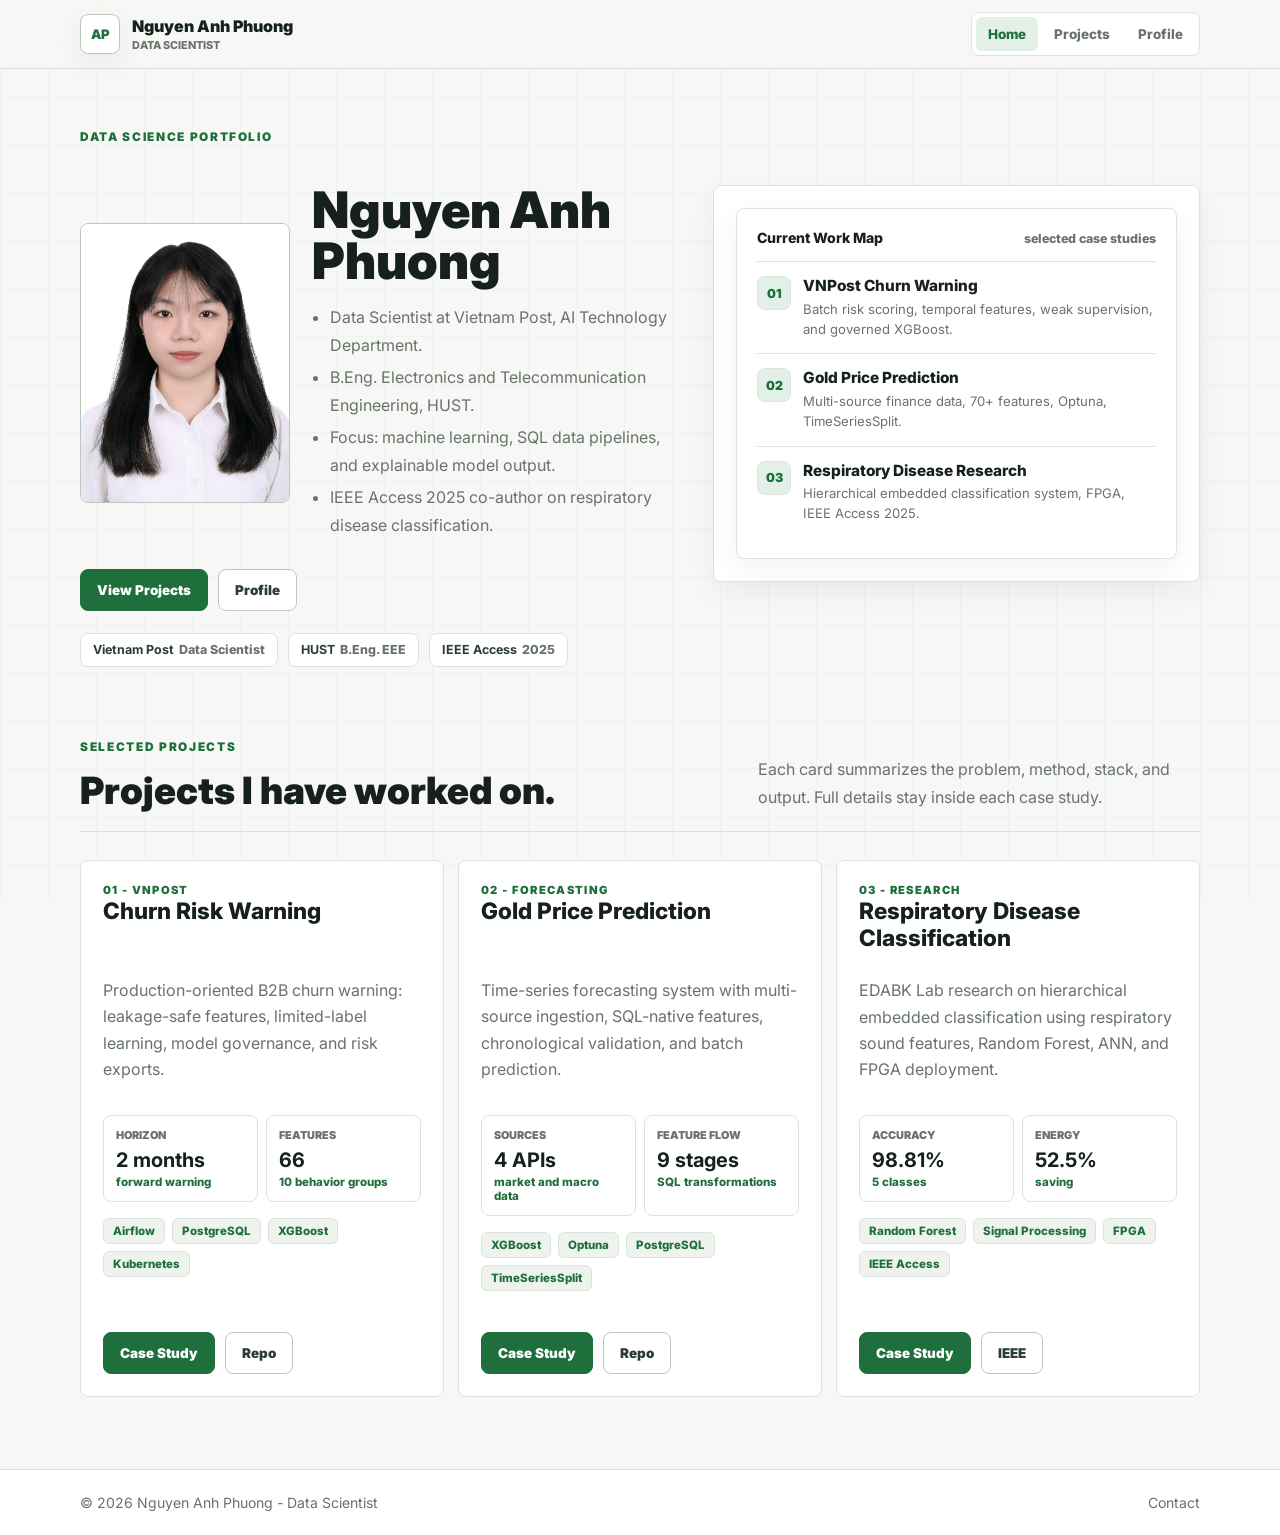
==== commit 003e61df: "SAR format" ====
--- a/index.html
+++ b/index.html
@@ -115,12 +115,10 @@
       <article class="card">
         <div class="pmap-num">02 - Forecasting</div>
         <h3>Gold Price Prediction</h3>
-        <p>Time-series forecasting system with yfinance, FRED, EIA data, SQL-native feature engineering, model comparison, and prediction logging.</p>
-        <div class="chart-card" style="margin-top:16px">
-          <div class="chart-head"><strong>Model comparison</strong><span>R2</span></div>
-          <div class="bar-row"><span>XGBoost</span><div class="bar"><i style="--w:84%"></i></div><b>0.84</b></div>
-          <div class="bar-row"><span>LightGBM</span><div class="bar"><i style="--w:79%"></i></div><b>0.79</b></div>
-          <div class="bar-row"><span>Ridge</span><div class="bar"><i style="--w:64%"></i></div><b>0.64</b></div>
+        <p>Time-series forecasting system with multi-source ingestion, SQL-native features, chronological validation, and batch prediction.</p>
+        <div class="stat-grid" style="grid-template-columns:repeat(2,1fr);margin-top:16px">
+          <div class="stat"><span>Sources</span><b>4 APIs</b><em>market and macro data</em></div>
+          <div class="stat"><span>Feature flow</span><b>9 stages</b><em>SQL transformations</em></div>
         </div>
         <div class="tag-row">
           <span class="tag">XGBoost</span><span class="tag">Optuna</span><span class="tag">PostgreSQL</span><span class="tag">TimeSeriesSplit</span>
--- a/styles.css
+++ b/styles.css
@@ -619,6 +619,18 @@
   grid-template-columns: repeat(5, minmax(0, 1fr));
   gap: 8px;
 }
+.decision-flow .pipeline {
+  grid-template-columns: repeat(4, minmax(0, 1fr));
+}
+.decision-flow .stat-grid {
+  grid-template-columns: repeat(2, minmax(0, 1fr));
+}
+.gold-flow .pipeline {
+  grid-template-columns: repeat(3, minmax(0, 1fr));
+}
+.gold-flow .stat-grid {
+  grid-template-columns: repeat(2, minmax(0, 1fr));
+}
 .pipeline-step {
   min-height: 112px;
   padding: 12px;
@@ -877,6 +889,14 @@
   line-height: 1.7;
   overflow-x: auto;
 }
+.formula-centered {
+  display: grid;
+  justify-items: center;
+  text-align: center;
+}
+.formula-centered span {
+  display: block;
+}
 .architecture-grid,
 .feature-grid {
   display: grid;
@@ -955,6 +975,298 @@
 .compact-list {
   margin: 0 !important;
   padding-left: 18px !important;
+}
+.sar-section {
+  display: grid;
+  gap: 20px;
+}
+.sar-heading {
+  display: grid;
+  grid-template-columns: 54px minmax(0, 1fr);
+  gap: 16px;
+  align-items: center;
+}
+.sar-heading h2 {
+  margin-bottom: 0 !important;
+}
+.sar-letter {
+  width: 54px;
+  height: 54px;
+  display: grid;
+  place-items: center;
+  border-radius: var(--radius);
+  background: var(--green-dark);
+  color: #fff;
+  font-size: 1.5rem;
+  font-weight: 900;
+}
+.sar-grid,
+.label-grid,
+.result-board {
+  display: grid;
+  grid-template-columns: repeat(2, minmax(0, 1fr));
+  gap: 10px;
+}
+.sar-card,
+.label-card,
+.result-board > div {
+  padding: 16px;
+  border: 1px solid var(--line);
+  border-radius: var(--radius);
+  background: var(--surface-muted);
+}
+.sar-card span,
+.label-card span,
+.result-board span {
+  display: block;
+  color: var(--green-dark);
+  font-size: .68rem;
+  font-weight: 900;
+  letter-spacing: .08em;
+  text-transform: uppercase;
+}
+.sar-card b,
+.label-card b,
+.result-board b {
+  display: block;
+  margin-top: 8px;
+  color: var(--text);
+  line-height: 1.35;
+}
+.sar-card p,
+.label-card small,
+.result-board small {
+  display: block;
+  margin-top: 5px;
+  color: var(--muted);
+  font-size: .78rem;
+  line-height: 1.5;
+}
+.label-rule {
+  display: grid;
+  grid-template-columns: repeat(2, minmax(0, 1fr));
+  overflow: hidden;
+  border: 1px solid var(--line-strong);
+  border-radius: var(--radius);
+}
+.label-rule > div {
+  padding: 18px;
+  background: var(--surface);
+  text-align: center;
+}
+.label-rule > div + div {
+  border-left: 1px solid var(--line-strong);
+}
+.label-rule span {
+  display: block;
+  margin-bottom: 7px;
+  color: var(--green-dark);
+  font-size: .7rem;
+  font-weight: 900;
+  text-transform: uppercase;
+}
+.label-rule b {
+  color: var(--text);
+  font-size: .88rem;
+  line-height: 1.45;
+}
+.block-title {
+  margin-top: 4px;
+  padding-bottom: 9px;
+  border-bottom: 1px solid var(--line);
+  color: var(--green-dark);
+}
+.label-card.confirmed { border-top: 3px solid var(--red); }
+.label-card.pseudo { border-top: 3px solid var(--amber); }
+.label-card.reliable { border-top: 3px solid var(--green); }
+.label-card.uncertain { border-top: 3px solid var(--grey); }
+.governance-flow {
+  display: grid;
+  grid-template-columns: 1fr auto 1fr auto 1fr auto 1fr;
+  gap: 8px;
+  align-items: center;
+}
+.governance-flow > div {
+  min-height: 88px;
+  display: grid;
+  align-content: center;
+  padding: 12px;
+  border: 1px solid var(--line);
+  border-radius: var(--radius);
+  background: var(--surface-muted);
+  text-align: center;
+}
+.governance-flow span {
+  color: var(--green-dark);
+  font-size: .68rem;
+  font-weight: 900;
+  text-transform: uppercase;
+}
+.governance-flow b {
+  margin-top: 6px;
+  color: var(--text);
+  font-size: .82rem;
+}
+.governance-flow i {
+  color: var(--green-dark);
+  font-style: normal;
+  font-weight: 900;
+}
+.result-board {
+  grid-template-columns: repeat(3, minmax(0, 1fr));
+}
+.monitor-stack {
+  display: grid;
+  gap: 10px;
+}
+.monitor-stack > div {
+  padding: 13px;
+  border: 1px solid var(--line);
+  border-radius: var(--radius);
+  background: var(--surface-muted);
+}
+.monitor-stack b,
+.monitor-stack span {
+  display: block;
+}
+.monitor-stack b {
+  color: var(--text);
+  font-size: .84rem;
+}
+.monitor-stack span {
+  margin-top: 4px;
+  color: var(--muted);
+  font-size: .76rem;
+  line-height: 1.45;
+}
+.ownership-grid {
+  display: flex;
+  flex-wrap: wrap;
+  gap: 7px;
+}
+.ownership-grid span {
+  padding: 8px 10px;
+  border: 1px solid var(--line);
+  border-radius: 6px;
+  background: var(--green-soft);
+  color: var(--green-dark);
+  font-size: .74rem;
+  font-weight: 800;
+}
+.source-grid {
+  display: grid;
+  grid-template-columns: repeat(2, minmax(0, 1fr));
+  gap: 10px;
+}
+.source-grid > div {
+  padding: 16px;
+  border: 1px solid var(--line);
+  border-radius: var(--radius);
+  background: var(--surface-muted);
+}
+.source-grid span,
+.source-grid b {
+  display: block;
+}
+.source-grid span {
+  color: var(--green-dark);
+  font-size: .7rem;
+  font-weight: 900;
+  text-transform: uppercase;
+}
+.source-grid b {
+  margin-top: 7px;
+  color: var(--text);
+  font-size: .84rem;
+  line-height: 1.45;
+}
+.layer-flow {
+  display: grid;
+  grid-template-columns: 1fr auto 1fr auto 1fr;
+  gap: 10px;
+  align-items: center;
+}
+.layer-flow > div {
+  min-height: 108px;
+  display: grid;
+  align-content: center;
+  padding: 15px;
+  border: 1px solid var(--line);
+  border-radius: var(--radius);
+  background: var(--surface-muted);
+  text-align: center;
+}
+.layer-flow span,
+.layer-flow b,
+.layer-flow small {
+  display: block;
+}
+.layer-flow span {
+  color: var(--green-dark);
+  font-size: .68rem;
+  font-weight: 900;
+  text-transform: uppercase;
+}
+.layer-flow b {
+  margin-top: 7px;
+  color: var(--text);
+  font-size: .86rem;
+}
+.layer-flow small {
+  margin-top: 5px;
+  color: var(--muted);
+  line-height: 1.4;
+}
+.layer-flow i {
+  color: var(--green-dark);
+  font-style: normal;
+  font-weight: 900;
+}
+.anti-leakage-board {
+  display: grid;
+  grid-template-columns: repeat(2, minmax(0, 1fr));
+  gap: 10px;
+}
+.anti-leakage-board > div {
+  padding: 16px;
+  border: 1px solid var(--line-strong);
+  border-left: 4px solid var(--green);
+  border-radius: var(--radius);
+  background: var(--green-soft);
+}
+.anti-leakage-board span,
+.anti-leakage-board b {
+  display: block;
+}
+.anti-leakage-board span {
+  color: var(--green-dark);
+  font-size: .68rem;
+  font-weight: 900;
+  text-transform: uppercase;
+}
+.anti-leakage-board b {
+  margin-top: 7px;
+  color: var(--text);
+  font-size: .82rem;
+  line-height: 1.5;
+}
+.model-family-grid {
+  display: grid;
+  grid-template-columns: repeat(5, minmax(0, 1fr));
+  gap: 8px;
+}
+.model-family-grid span {
+  min-height: 50px;
+  display: grid;
+  place-items: center;
+  padding: 10px;
+  border: 1px solid var(--line);
+  border-radius: var(--radius);
+  background: var(--surface-muted);
+  color: var(--text);
+  font-size: .78rem;
+  font-weight: 800;
+  text-align: center;
 }
 .two-col { display: grid; grid-template-columns: repeat(2, minmax(0, 1fr)); gap: 12px; }
 .kpi-list { display: grid; gap: 8px; }
@@ -1186,6 +1498,14 @@
   .side-panel { position: static; }
   .pipeline { grid-template-columns: 1fr; }
   .stat-grid { grid-template-columns: repeat(2, 1fr); }
+  .decision-flow .pipeline { grid-template-columns: repeat(2, minmax(0, 1fr)); }
+  .gold-flow .pipeline { grid-template-columns: repeat(2, minmax(0, 1fr)); }
+  .governance-flow {
+    grid-template-columns: repeat(2, minmax(0, 1fr));
+  }
+  .governance-flow i { display: none; }
+  .result-board { grid-template-columns: repeat(2, minmax(0, 1fr)); }
+  .model-family-grid { grid-template-columns: repeat(3, minmax(0, 1fr)); }
 }
 
 @media (max-width: 760px) {
@@ -1230,6 +1550,33 @@
     grid-template-columns: 1fr;
   }
   .project-card .pipeline { grid-template-columns: 1fr; }
+  .decision-flow .pipeline,
+  .decision-flow .stat-grid,
+  .gold-flow .pipeline,
+  .gold-flow .stat-grid,
+  .sar-grid,
+  .label-grid,
+  .label-rule,
+  .governance-flow,
+  .result-board,
+  .source-grid,
+  .layer-flow,
+  .anti-leakage-board,
+  .model-family-grid { grid-template-columns: 1fr; }
+  .layer-flow i { display: none; }
+  .label-rule > div + div {
+    border-top: 1px solid var(--line-strong);
+    border-left: 0;
+  }
+  .sar-heading {
+    grid-template-columns: 44px minmax(0, 1fr);
+    gap: 12px;
+  }
+  .sar-letter {
+    width: 44px;
+    height: 44px;
+    font-size: 1.2rem;
+  }
   .signal-cell {
     border-right: 0;
     border-bottom: 1px solid var(--line);
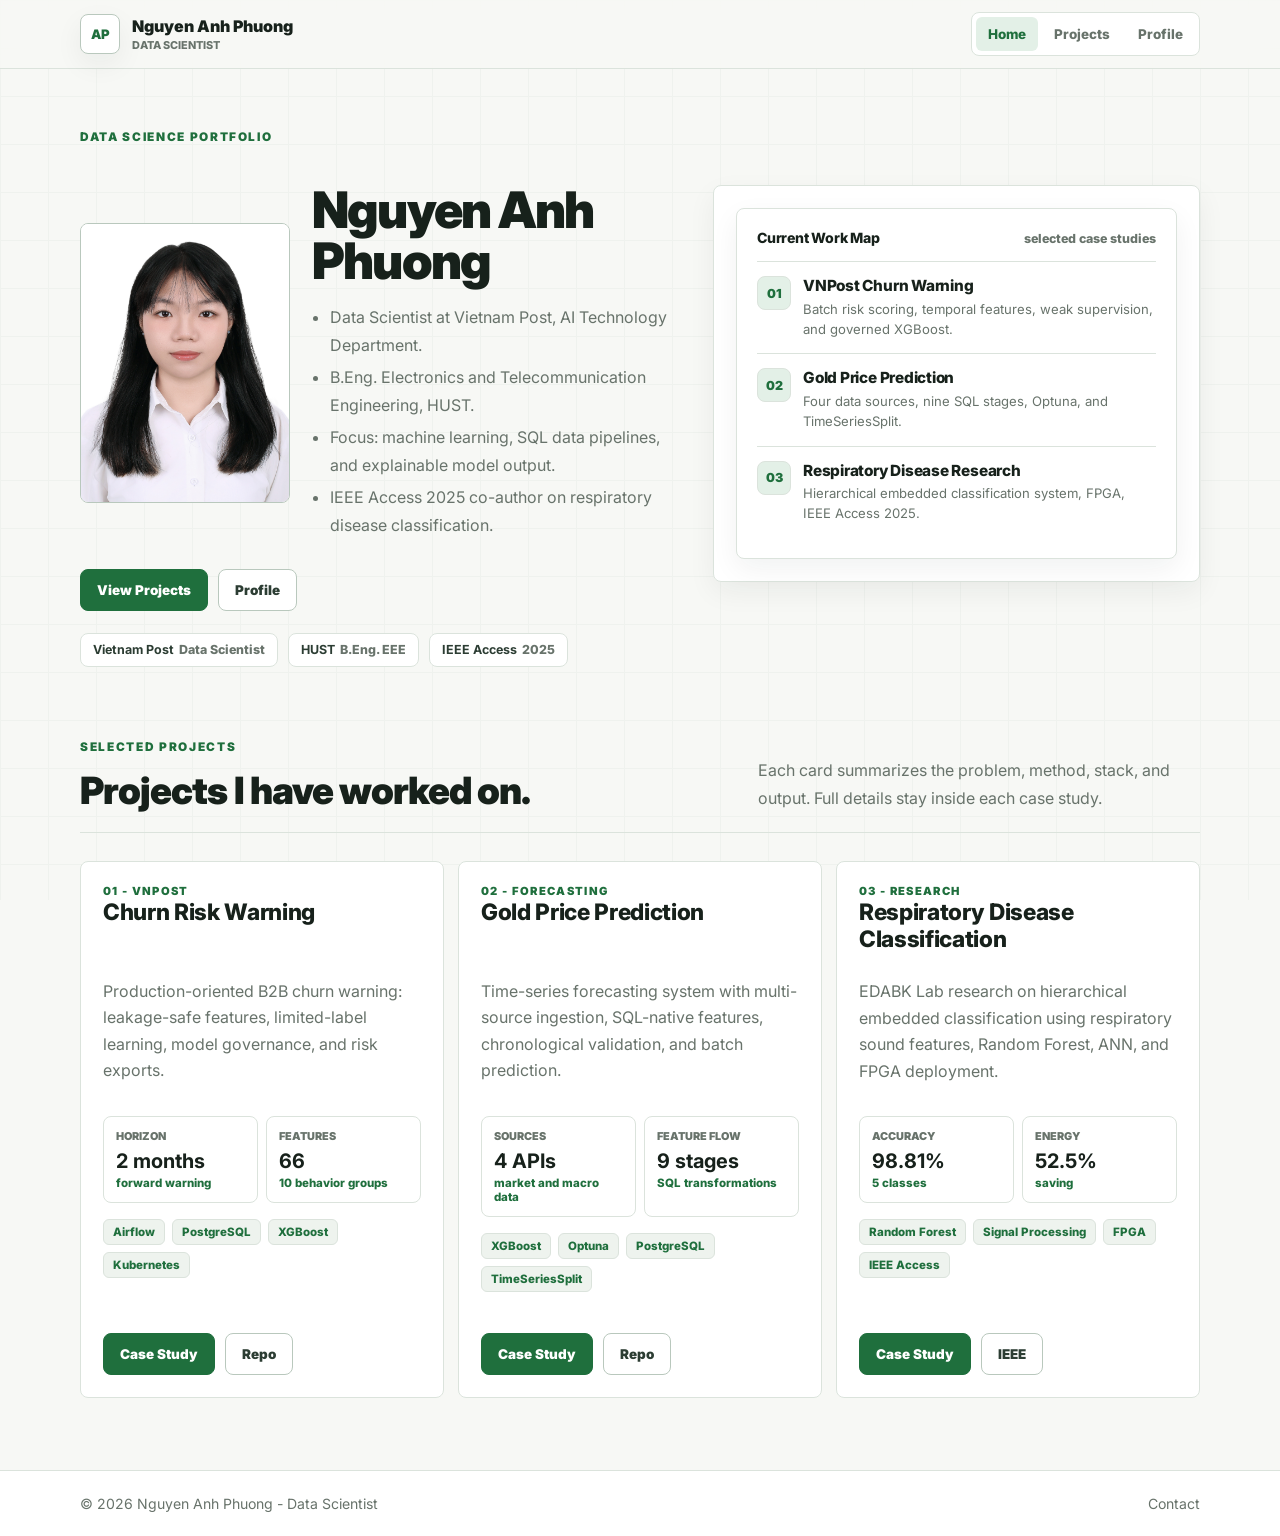
==== commit 2cb267e0: "interface consistency" ====
--- a/index.html
+++ b/index.html
@@ -71,7 +71,7 @@
           <div class="pmap-row-num">02</div>
           <div>
             <h4>Gold Price Prediction</h4>
-            <p>Multi-source finance data, 70+ features, Optuna, TimeSeriesSplit.</p>
+            <p>Four data sources, nine SQL stages, Optuna, and TimeSeriesSplit.</p>
           </div>
         </a>
         <a class="pmap-row" href="case-study-edabk.html">
--- a/styles.css
+++ b/styles.css
@@ -44,9 +44,9 @@
 img, svg { display: block; max-width: 100%; }
 a { color: inherit; text-decoration: none; }
 p { margin: 0; color: var(--muted); line-height: 1.75; }
-h1, h2, h3, h4 { margin: 0; color: var(--text); letter-spacing: 0; }
-h1 { max-width: 980px; font-size: 4.6rem; line-height: .98; font-weight: 900; }
-h2 { font-size: 2.35rem; line-height: 1.05; font-weight: 900; }
+h1, h2, h3, h4 { margin: 0; color: var(--text); letter-spacing: -.015em; }
+h1 { max-width: 980px; font-size: 4.6rem; line-height: .98; font-weight: 900; letter-spacing: -.035em; }
+h2 { font-size: 2.35rem; line-height: 1.08; font-weight: 900; letter-spacing: -.025em; }
 h3 { font-size: 1.08rem; line-height: 1.3; font-weight: 800; }
 h4 { font-size: .96rem; line-height: 1.35; font-weight: 800; }
 code {
@@ -490,18 +490,74 @@
 }
 
 .project-card { overflow: hidden; }
+.projects-hero {
+  display: grid;
+  grid-template-columns: minmax(0, 1.05fr) minmax(300px, .65fr);
+  gap: 44px;
+  align-items: end;
+  padding: 72px 0 34px;
+  border-bottom: 1px solid var(--line);
+}
+.projects-hero h1 {
+  max-width: 760px;
+  font-size: 3.7rem;
+}
+.projects-hero > p {
+  max-width: 520px;
+  padding-bottom: 4px;
+  font-size: 1rem;
+}
+.projects-overview {
+  display: grid;
+  grid-template-columns: repeat(3, minmax(0, 1fr));
+  margin-top: 20px;
+  overflow: hidden;
+  border: 1px solid var(--line);
+  border-radius: var(--radius);
+  background: var(--surface);
+}
+.projects-overview > div {
+  min-height: 96px;
+  padding: 16px;
+  border-right: 1px solid var(--line);
+}
+.projects-overview > div:last-child { border-right: 0; }
+.projects-overview span,
+.projects-overview b,
+.projects-overview small {
+  display: block;
+}
+.projects-overview span {
+  color: var(--green-dark);
+  font-size: .68rem;
+  font-weight: 900;
+}
+.projects-overview b {
+  margin-top: 8px;
+  color: var(--text);
+  font-size: .92rem;
+}
+.projects-overview small {
+  margin-top: 4px;
+  color: var(--muted);
+  line-height: 1.4;
+}
 .projects-list-section {
-  padding-top: 42px;
+  padding-top: 28px;
 }
 .projects-list {
   display: grid;
-  gap: 18px;
+  gap: 22px;
 }
 .projects-list .project-card {
   display: grid;
-  grid-template-columns: minmax(320px, .82fr) minmax(0, 1.18fr);
+  grid-template-columns: minmax(360px, .9fr) minmax(0, 1.1fr);
   align-items: stretch;
   padding: 0;
+}
+.projects-list .project-card-featured {
+  border-color: var(--green);
+  box-shadow: 0 12px 30px rgba(31, 111, 61, .08);
 }
 .projects-list .project-visual {
   min-height: 100%;
@@ -518,8 +574,13 @@
   font-size: 1.55rem;
   line-height: 1.18;
 }
+.projects-list .project-copy h2 {
+  margin-top: 14px;
+  font-size: 1.75rem;
+  line-height: 1.1;
+}
 .projects-list .project-copy p {
-  min-height: 84px;
+  min-height: 76px;
   margin-top: 14px;
   font-size: 1rem;
   line-height: 1.65;
@@ -540,6 +601,156 @@
 .projects-list .project-actions {
   margin-top: auto;
   padding-top: 18px;
+}
+.project-card-topline {
+  display: flex;
+  justify-content: space-between;
+  gap: 12px;
+  align-items: center;
+}
+.project-type {
+  color: var(--muted);
+  font-size: .7rem;
+  font-weight: 900;
+  letter-spacing: .08em;
+  text-transform: uppercase;
+}
+.project-visual {
+  gap: 18px;
+}
+.project-visual-head span,
+.project-visual-head b {
+  display: block;
+}
+.project-visual-head span {
+  color: var(--green-dark);
+  font-size: .68rem;
+  font-weight: 900;
+  letter-spacing: .1em;
+  text-transform: uppercase;
+}
+.project-visual-head b {
+  margin-top: 7px;
+  color: var(--text);
+  font-size: 1.08rem;
+  line-height: 1.35;
+}
+.project-flow {
+  display: grid;
+  grid-template-columns: 1fr auto 1fr auto 1fr;
+  gap: 7px;
+  align-items: center;
+}
+.project-flow > div,
+.project-layer-stack > div,
+.project-hierarchy > div {
+  padding: 13px;
+  border: 1px solid var(--line);
+  border-radius: var(--radius);
+  background: var(--surface);
+}
+.project-flow span,
+.project-flow b,
+.project-flow small,
+.project-layer-stack span,
+.project-layer-stack b,
+.project-hierarchy span,
+.project-hierarchy b {
+  display: block;
+}
+.project-flow span,
+.project-layer-stack span,
+.project-hierarchy span {
+  color: var(--green-dark);
+  font-size: .66rem;
+  font-weight: 900;
+  text-transform: uppercase;
+}
+.project-flow b,
+.project-layer-stack b,
+.project-hierarchy b {
+  margin-top: 6px;
+  color: var(--text);
+  font-size: .8rem;
+}
+.project-flow small {
+  margin-top: 4px;
+  color: var(--muted);
+  line-height: 1.35;
+}
+.project-flow i {
+  color: var(--green-dark);
+  font-style: normal;
+  font-weight: 900;
+}
+.project-layer-stack {
+  display: grid;
+  gap: 8px;
+}
+.project-layer-stack > div {
+  display: flex;
+  justify-content: space-between;
+  gap: 12px;
+  align-items: center;
+}
+.project-layer-stack b { margin-top: 0; text-align: right; }
+.project-hierarchy {
+  display: grid;
+  grid-template-columns: repeat(2, minmax(0, 1fr));
+  gap: 8px;
+}
+.project-visual-stats {
+  display: grid;
+  grid-template-columns: repeat(3, minmax(0, 1fr));
+  gap: 8px;
+}
+.project-visual-stats > div {
+  padding: 11px;
+  border-top: 1px solid var(--line-strong);
+}
+.project-visual-stats span,
+.project-visual-stats b {
+  display: block;
+}
+.project-visual-stats span {
+  color: var(--muted);
+  font-size: .64rem;
+  font-weight: 900;
+  text-transform: uppercase;
+}
+.project-visual-stats b {
+  margin-top: 5px;
+  color: var(--text);
+  font-size: .86rem;
+}
+.project-sar {
+  display: grid;
+  grid-template-columns: repeat(3, minmax(0, 1fr));
+  gap: 8px;
+  margin-top: 18px;
+}
+.project-sar > div {
+  min-height: 116px;
+  padding: 12px;
+  border: 1px solid var(--line);
+  border-radius: var(--radius);
+  background: var(--surface-muted);
+}
+.project-sar span,
+.project-sar b {
+  display: block;
+}
+.project-sar span {
+  color: var(--green-dark);
+  font-size: .64rem;
+  font-weight: 900;
+  text-transform: uppercase;
+}
+.project-sar b {
+  margin-top: 6px;
+  color: var(--text);
+  font-size: .76rem;
+  line-height: 1.45;
 }
 .project-card .pipeline {
   grid-template-columns: repeat(2, minmax(0, 1fr));
@@ -988,6 +1199,8 @@
 }
 .sar-heading h2 {
   margin-bottom: 0 !important;
+  padding-bottom: 0 !important;
+  border-bottom: 0 !important;
 }
 .sar-letter {
   width: 54px;
@@ -1267,6 +1480,54 @@
   font-size: .78rem;
   font-weight: 800;
   text-align: center;
+}
+.research-flow .pipeline {
+  grid-template-columns: repeat(3, minmax(0, 1fr));
+}
+.research-flow .stat-grid {
+  grid-template-columns: repeat(2, minmax(0, 1fr));
+}
+.research-hierarchy {
+  display: grid;
+  grid-template-columns: 1fr auto 1fr auto 1fr auto 1fr;
+  gap: 8px;
+  align-items: center;
+}
+.research-hierarchy > div {
+  min-height: 104px;
+  display: grid;
+  align-content: center;
+  padding: 13px;
+  border: 1px solid var(--line);
+  border-radius: var(--radius);
+  background: var(--surface-muted);
+  text-align: center;
+}
+.research-hierarchy span,
+.research-hierarchy b,
+.research-hierarchy small {
+  display: block;
+}
+.research-hierarchy span {
+  color: var(--green-dark);
+  font-size: .68rem;
+  font-weight: 900;
+  text-transform: uppercase;
+}
+.research-hierarchy b {
+  margin-top: 6px;
+  color: var(--text);
+  font-size: .82rem;
+}
+.research-hierarchy small {
+  margin-top: 5px;
+  color: var(--muted);
+  line-height: 1.4;
+}
+.research-hierarchy i {
+  color: var(--green-dark);
+  font-style: normal;
+  font-weight: 900;
 }
 .two-col { display: grid; grid-template-columns: repeat(2, minmax(0, 1fr)); gap: 12px; }
 .kpi-list { display: grid; gap: 8px; }
@@ -1299,7 +1560,12 @@
   word-break: normal;
 }
 .timeline { display: grid; gap: 12px; }
-.timeline-item { display: grid; grid-template-columns: 44px 1fr; gap: 12px; }
+.timeline-item {
+  display: grid;
+  grid-template-columns: 44px minmax(0, 1fr);
+  gap: 12px;
+}
+.timeline-item > div { min-width: 0; }
 
 .about-split {
   display: grid;
@@ -1444,8 +1710,6 @@
   font-weight: 800;
 }
 .tl-month-block.hidden { display: none; }
-main > section.container.section[style="padding-top:0"] { display: none; }
-
 .footer {
   border-top: 1px solid var(--line);
   padding: 24px 0;
@@ -1479,6 +1743,8 @@
   .about-split {
     grid-template-columns: 1fr;
   }
+  .projects-hero { grid-template-columns: 1fr; gap: 18px; }
+  .projects-hero h1 { font-size: 3rem; }
   .section-top { grid-template-columns: 1fr; }
   .home-hero .intro-panel { margin-top: 0; }
   .profile-card { grid-template-columns: 170px minmax(0, 1fr); }
@@ -1495,17 +1761,24 @@
   .projects-list .tag-row {
     min-height: auto;
   }
+  .project-sar { grid-template-columns: 1fr; }
+  .project-sar > div { min-height: auto; }
   .side-panel { position: static; }
   .pipeline { grid-template-columns: 1fr; }
   .stat-grid { grid-template-columns: repeat(2, 1fr); }
   .decision-flow .pipeline { grid-template-columns: repeat(2, minmax(0, 1fr)); }
   .gold-flow .pipeline { grid-template-columns: repeat(2, minmax(0, 1fr)); }
+  .research-flow .pipeline { grid-template-columns: repeat(2, minmax(0, 1fr)); }
   .governance-flow {
     grid-template-columns: repeat(2, minmax(0, 1fr));
   }
   .governance-flow i { display: none; }
   .result-board { grid-template-columns: repeat(2, minmax(0, 1fr)); }
   .model-family-grid { grid-template-columns: repeat(3, minmax(0, 1fr)); }
+  .research-hierarchy {
+    grid-template-columns: repeat(2, minmax(0, 1fr));
+  }
+  .research-hierarchy i { display: none; }
 }
 
 @media (max-width: 760px) {
@@ -1533,6 +1806,15 @@
     padding: 38px 0 52px;
   }
   .home-hero { padding: 32px 0 22px; }
+  .projects-hero { padding: 42px 0 26px; }
+  .projects-hero h1 { font-size: 2.45rem; }
+  .projects-overview { grid-template-columns: 1fr; }
+  .projects-overview > div {
+    min-height: auto;
+    border-right: 0;
+    border-bottom: 1px solid var(--line);
+  }
+  .projects-overview > div:last-child { border-bottom: 0; }
   .profile-card { grid-template-columns: 1fr; }
   .profile-card h1 { font-size: 2.35rem; }
   .profile-photo { width: min(240px, 72vw); }
@@ -1550,10 +1832,18 @@
     grid-template-columns: 1fr;
   }
   .project-card .pipeline { grid-template-columns: 1fr; }
+  .project-flow { grid-template-columns: 1fr; }
+  .project-flow i { display: none; }
+  .project-card-topline {
+    align-items: flex-start;
+    flex-direction: column;
+  }
   .decision-flow .pipeline,
   .decision-flow .stat-grid,
   .gold-flow .pipeline,
   .gold-flow .stat-grid,
+  .research-flow .pipeline,
+  .research-flow .stat-grid,
   .sar-grid,
   .label-grid,
   .label-rule,
@@ -1562,7 +1852,8 @@
   .source-grid,
   .layer-flow,
   .anti-leakage-board,
-  .model-family-grid { grid-template-columns: 1fr; }
+  .model-family-grid,
+  .research-hierarchy { grid-template-columns: 1fr; }
   .layer-flow i { display: none; }
   .label-rule > div + div {
     border-top: 1px solid var(--line-strong);
@@ -1586,6 +1877,16 @@
   .case-layout > .case-body > article.card,
   .card { padding: 18px; }
   .case-body .card h2 { font-size: 1.42rem; }
+  .about-main .kpi {
+    flex-direction: column;
+    gap: 5px;
+  }
+  .about-main .kpi span {
+    max-width: none;
+  }
+  .about-main .kpi b {
+    text-align: left;
+  }
   .bar-row { grid-template-columns: 92px 1fr 40px; }
   .mock-table { display: block; overflow-x: auto; white-space: nowrap; }
   .tl-month-block { grid-template-columns: 48px 1fr; gap: 12px; }
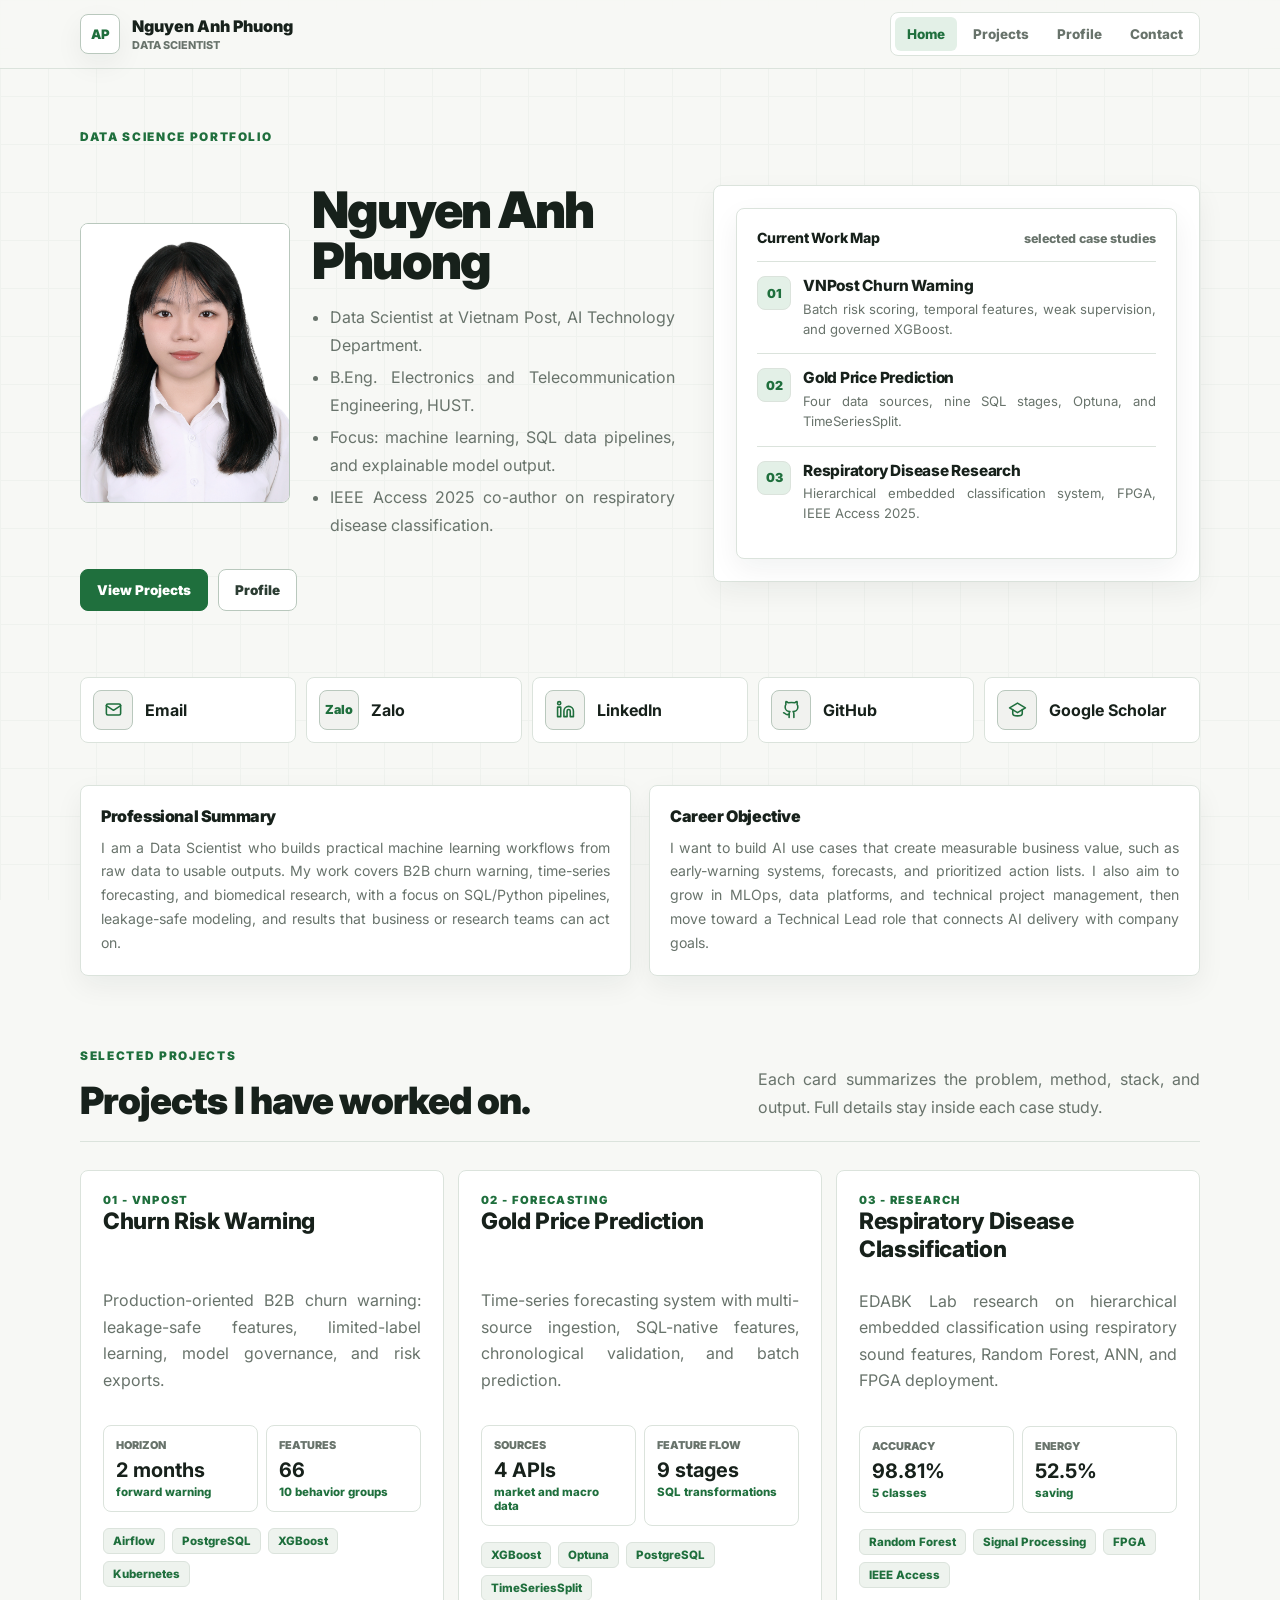
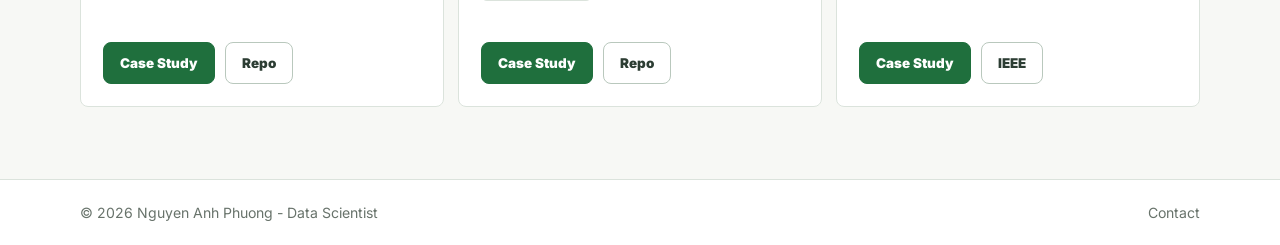
==== commit ebdc536c: "add contact" ====
--- a/index.html
+++ b/index.html
@@ -8,7 +8,7 @@
   <link rel="preconnect" href="https://fonts.googleapis.com">
   <link rel="preconnect" href="https://fonts.gstatic.com" crossorigin>
   <link href="https://fonts.googleapis.com/css2?family=Inter:wght@400;600;700;800;900&display=swap" rel="stylesheet">
-  <link rel="stylesheet" href="styles.css">
+  <link rel="stylesheet" href="styles.css?v=20260615-1">
 </head>
 <body>
 
@@ -23,6 +23,7 @@
       <a class="active" href="index.html">Home</a>
       <a href="projects.html">Projects</a>
       <a href="about.html">Profile</a>
+      <a href="contact.html">Contact</a>
     </nav>
   </div>
 </header>
@@ -46,11 +47,6 @@
       <div class="hero-actions">
         <a class="btn btn-primary" href="projects.html">View Projects</a>
         <a class="btn" href="about.html">Profile</a>
-      </div>
-      <div class="hero-meta">
-        <span class="meta-pill"><strong>Vietnam Post</strong> Data Scientist</span>
-        <span class="meta-pill"><strong>HUST</strong> B.Eng. EEE</span>
-        <span class="meta-pill"><strong>IEEE Access</strong> 2025</span>
       </div>
     </div>
 
@@ -83,6 +79,60 @@
         </a>
       </div>
     </aside>
+
+    <div class="contact-icon-row reveal" aria-label="Contact channels">
+      <a class="contact-item" href="https://mail.google.com/mail/u/4/?view=cm&amp;fs=1&amp;to=phuong.na200480%40gmail.com" target="_blank" rel="noreferrer">
+        <span class="contact-icon" aria-hidden="true">
+          <svg viewBox="0 0 24 24"><rect x="3" y="5" width="18" height="14" rx="2"></rect><path d="m3 7 9 6 9-6"></path></svg>
+        </span>
+        <strong>Email</strong>
+      </a>
+      <a class="contact-item" href="https://zalo.me/0989281069" target="_blank" rel="noreferrer">
+        <span class="contact-icon" aria-hidden="true">Zalo</span>
+        <strong>Zalo</strong>
+      </a>
+      <a class="contact-item" href="https://www.linkedin.com/in/nap200480/" target="_blank" rel="noreferrer">
+        <span class="contact-icon" aria-hidden="true">
+          <svg viewBox="0 0 24 24"><path d="M16 8a6 6 0 0 1 6 6v7h-4v-7a2 2 0 0 0-4 0v7h-4v-7a6 6 0 0 1 6-6z"></path><rect x="2" y="9" width="4" height="12"></rect><circle cx="4" cy="4" r="2"></circle></svg>
+        </span>
+        <strong>LinkedIn</strong>
+      </a>
+      <a class="contact-item" href="https://github.com/FindingAnAn" target="_blank" rel="noreferrer">
+        <span class="contact-icon" aria-hidden="true">
+          <svg viewBox="0 0 24 24"><path d="M15 22v-4a4.8 4.8 0 0 0-1-3.5c3 0 6-2 6-5.5.08-1.25-.27-2.48-1-3.5.28-1.15.28-2.35 0-3.5 0 0-1 0-3 1.5-2.64-.5-5.36-.5-8 0C6 2 5 2 5 2c-.3 1.15-.3 2.35 0 3.5A5.4 5.4 0 0 0 4 9c0 3.5 3 5.5 6 5.5-.39.49-.68 1.05-.85 1.65S8.93 17.38 9 18v4"></path><path d="M9 18c-4.51 2-5-2-7-2"></path></svg>
+        </span>
+        <strong>GitHub</strong>
+      </a>
+      <a class="contact-item" href="https://scholar.google.com.vn/citations?user=zt-q12kAAAAJ&hl=en" target="_blank" rel="noreferrer">
+        <span class="contact-icon" aria-hidden="true">
+          <svg viewBox="0 0 24 24"><path d="M22 10 12 4 2 10l10 6 10-6z"></path><path d="M6 12v5c0 1.7 2.7 3 6 3s6-1.3 6-3v-5"></path></svg>
+        </span>
+        <strong>Google Scholar</strong>
+      </a>
+    </div>
+
+    <div class="home-summary-grid reveal">
+      <article class="home-summary-card">
+        <h2>Professional Summary</h2>
+        <p>
+          I am a Data Scientist who builds practical machine learning workflows
+          from raw data to usable outputs. My work covers B2B churn warning,
+          time-series forecasting, and biomedical research, with a focus on
+          SQL/Python pipelines, leakage-safe modeling, and results that business
+          or research teams can act on.
+        </p>
+      </article>
+      <article class="home-summary-card">
+        <h2>Career Objective</h2>
+        <p>
+          I want to build AI use cases that create measurable business value,
+          such as early-warning systems, forecasts, and prioritized action lists.
+          I also aim to grow in MLOps, data platforms, and technical project
+          management, then move toward a Technical Lead role that connects AI
+          delivery with company goals.
+        </p>
+      </article>
+    </div>
   </section>
 
   <section class="container section home-projects">
@@ -153,7 +203,7 @@
 <footer class="footer">
   <div class="container">
     <span>&copy; <span data-year></span> Nguyen Anh Phuong - Data Scientist</span>
-    <a href="about.html#contact">Contact</a>
+    <a href="contact.html">Contact</a>
   </div>
 </footer>
 <script src="script.js"></script>
--- a/styles.css
+++ b/styles.css
@@ -27,6 +27,9 @@
   color: var(--text);
   background: var(--bg);
   font-family: Inter, system-ui, -apple-system, BlinkMacSystemFont, "Segoe UI", sans-serif;
+  hyphens: none;
+  overflow-wrap: normal;
+  word-break: normal;
 }
 
 body::before {
@@ -43,7 +46,17 @@
 
 img, svg { display: block; max-width: 100%; }
 a { color: inherit; text-decoration: none; }
-p { margin: 0; color: var(--muted); line-height: 1.75; }
+p {
+  margin: 0;
+  color: var(--muted);
+  line-height: 1.75;
+  text-align: justify;
+  text-align-last: left;
+  text-justify: inter-word;
+  hyphens: none;
+  overflow-wrap: normal;
+  word-break: normal;
+}
 h1, h2, h3, h4 { margin: 0; color: var(--text); letter-spacing: -.015em; }
 h1 { max-width: 980px; font-size: 4.6rem; line-height: .98; font-weight: 900; letter-spacing: -.035em; }
 h2 { font-size: 2.35rem; line-height: 1.08; font-weight: 900; letter-spacing: -.025em; }
@@ -247,7 +260,42 @@
   line-height: 1.75;
 }
 
-.profile-points li { margin: 4px 0; }
+.profile-points li {
+  margin: 4px 0;
+  text-align: justify;
+  text-align-last: left;
+  text-justify: inter-word;
+}
+
+.home-summary-grid {
+  grid-column: 1 / -1;
+  display: grid;
+  grid-template-columns: repeat(2, minmax(0, 1fr));
+  gap: 18px;
+  width: 100%;
+}
+
+.home-summary-card {
+  min-height: 168px;
+  padding: 20px;
+  border: 1px solid var(--line);
+  border-radius: var(--radius);
+  background: var(--surface);
+  box-shadow: var(--shadow);
+}
+
+.home-summary-card h2 {
+  color: var(--text);
+  font-size: 1rem;
+  line-height: 1.25;
+}
+
+.home-summary-card p {
+  margin-top: 10px;
+  color: var(--muted);
+  font-size: .88rem;
+  line-height: 1.7;
+}
 
 .kicker {
   margin-bottom: 14px;
@@ -1036,7 +1084,7 @@
 .case-layout .chart-card,
 .case-layout .pipeline-step {
   min-width: 0;
-  overflow-wrap: break-word;
+  overflow-wrap: normal;
   word-break: normal;
 }
 .case-layout .pipeline {
@@ -1556,7 +1604,7 @@
   font-size: .82rem;
   line-height: 1.35;
   text-align: right;
-  overflow-wrap: break-word;
+  overflow-wrap: normal;
   word-break: normal;
 }
 .timeline { display: grid; gap: 12px; }
@@ -1576,7 +1624,50 @@
 .about-main {
   padding-top: 42px;
 }
+.contact-hero {
+  display: grid;
+  grid-template-columns: minmax(0, 1.05fr) minmax(360px, .95fr);
+  gap: 42px;
+  align-items: start;
+  padding: 58px 0 42px;
+  border-bottom: 1px solid var(--line);
+}
+.contact-hero h1 {
+  font-size: 3.9rem;
+  line-height: 1;
+}
+.contact-icon-grid {
+  display: grid;
+  grid-template-columns: repeat(2, minmax(0, 1fr));
+  gap: 10px;
+  margin-top: 28px;
+}
+.contact-icon-grid .contact-item {
+  min-height: 58px;
+  padding: 9px 10px;
+}
+.contact-icon-grid .contact-icon {
+  width: 34px;
+  height: 34px;
+  font-size: .68rem;
+}
+.contact-icon-grid .contact-icon svg {
+  width: 16px;
+  height: 16px;
+}
+.contact-hero .form {
+  align-self: start;
+}
 .contact-box { display: grid; gap: 10px; }
+.contact-icon-row {
+  grid-column: 1 / -1;
+  display: grid;
+  grid-template-columns: repeat(5, minmax(128px, 1fr));
+  gap: 10px;
+  margin-top: 28px;
+  overflow-x: auto;
+  padding-bottom: 4px;
+}
 .contact-item {
   display: grid;
   grid-template-columns: 40px 1fr;
@@ -1589,7 +1680,40 @@
 }
 .contact-item:hover { border-color: var(--green); background: var(--green-soft); }
 .contact-item strong { display: block; color: var(--text); }
-.contact-item span span { color: var(--muted); font-size: .84rem; overflow-wrap: anywhere; }
+.contact-item span span {
+  color: var(--muted);
+  font-size: .84rem;
+  overflow-wrap: normal;
+  word-break: normal;
+}
+.contact-icon {
+  width: 40px;
+  height: 40px;
+  display: grid;
+  place-items: center;
+  border: 1px solid var(--line-strong);
+  border-radius: var(--radius);
+  background: var(--surface-muted);
+  color: var(--green-dark);
+  font-size: .78rem;
+  font-weight: 900;
+}
+.contact-icon svg {
+  width: 19px;
+  height: 19px;
+  stroke: currentColor;
+  fill: none;
+  stroke-width: 2;
+  stroke-linecap: round;
+  stroke-linejoin: round;
+}
+.contact-form-section {
+  padding-top: 36px;
+}
+.contact-form-section .form {
+  max-width: 680px;
+  margin-inline: auto;
+}
 .form { display: grid; gap: 12px; }
 .form label {
   display: grid;
@@ -1740,11 +1864,13 @@
   .grid-2,
   .projects-list .project-card,
   .case-layout,
-  .about-split {
+  .about-split,
+  .contact-hero {
     grid-template-columns: 1fr;
   }
   .projects-hero { grid-template-columns: 1fr; gap: 18px; }
-  .projects-hero h1 { font-size: 3rem; }
+  .projects-hero h1,
+  .contact-hero h1 { font-size: 3rem; }
   .section-top { grid-template-columns: 1fr; }
   .home-hero .intro-panel { margin-top: 0; }
   .profile-card { grid-template-columns: 170px minmax(0, 1fr); }
@@ -1785,7 +1911,8 @@
   .container { width: min(var(--max), calc(100% - 28px)); }
   h1,
   .case-hero h1,
-  .timeline-page-hero h1 { font-size: 2.45rem; line-height: 1.04; }
+  .timeline-page-hero h1,
+  .contact-hero h1 { font-size: 2.45rem; line-height: 1.04; }
   h2 { font-size: 1.65rem; }
   .navbar { min-height: 64px; }
   .nav-toggle { display: inline-flex; align-items: center; }
@@ -1819,10 +1946,13 @@
   .profile-card h1 { font-size: 2.35rem; }
   .profile-photo { width: min(240px, 72vw); }
   .case-hero,
-  .timeline-page-hero { padding: 38px 0 26px; }
+  .timeline-page-hero,
+  .contact-hero { padding: 38px 0 26px; }
   .section { padding: 52px 0; }
   .home-projects { padding-top: 26px; }
   .signal-grid,
+  .home-summary-grid,
+  .contact-icon-grid,
   .mini-panels,
   .two-col,
   .architecture-grid,
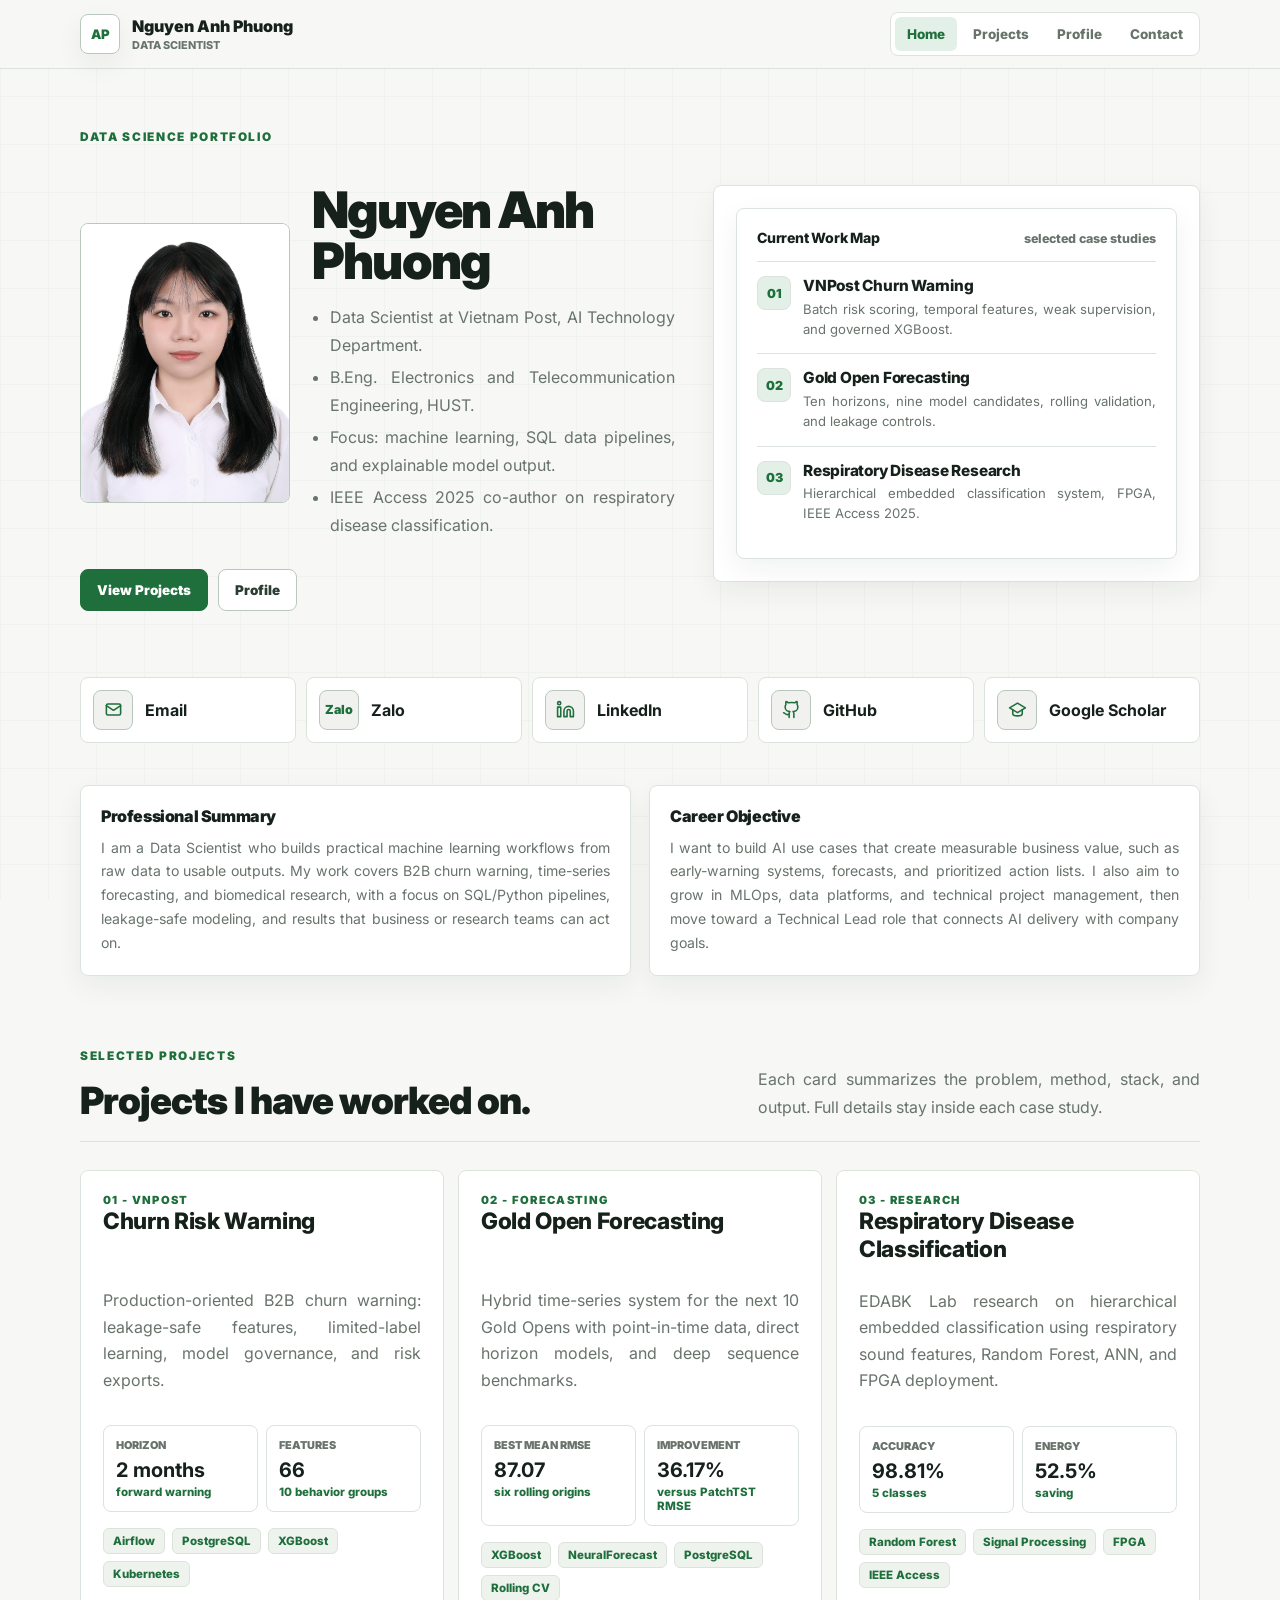
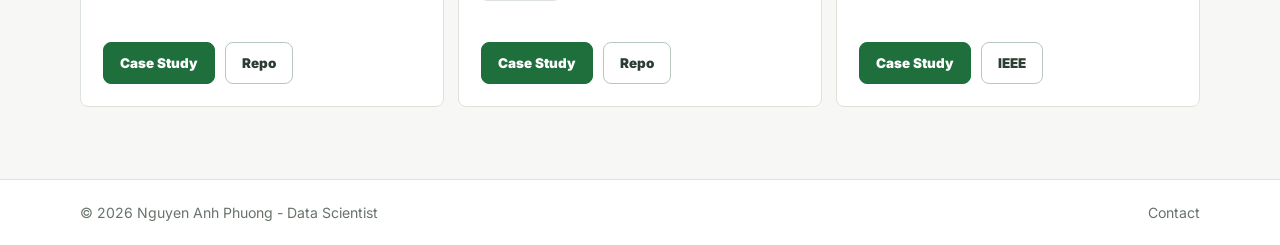
==== commit be3287ed: "update case gôld" ====
--- a/index.html
+++ b/index.html
@@ -3,7 +3,7 @@
 <head>
   <meta charset="UTF-8">
   <meta name="viewport" content="width=device-width, initial-scale=1.0">
-  <meta name="description" content="Nguyen Anh Phuong - Data Scientist portfolio covering churn warning, gold price prediction, and IEEE Access respiratory disease research.">
+  <meta name="description" content="Nguyen Anh Phuong - Data Scientist portfolio covering churn warning, gold Open forecasting, and IEEE Access respiratory disease research.">
   <title>Nguyen Anh Phuong | Data Scientist Portfolio</title>
   <link rel="preconnect" href="https://fonts.googleapis.com">
   <link rel="preconnect" href="https://fonts.gstatic.com" crossorigin>
@@ -66,8 +66,8 @@
         <a class="pmap-row" href="case-study-gold.html">
           <div class="pmap-row-num">02</div>
           <div>
-            <h4>Gold Price Prediction</h4>
-            <p>Four data sources, nine SQL stages, Optuna, and TimeSeriesSplit.</p>
+            <h4>Gold Open Forecasting</h4>
+            <p>Ten horizons, nine model candidates, rolling validation, and leakage controls.</p>
           </div>
         </a>
         <a class="pmap-row" href="case-study-edabk.html">
@@ -164,14 +164,14 @@
 
       <article class="card">
         <div class="pmap-num">02 - Forecasting</div>
-        <h3>Gold Price Prediction</h3>
-        <p>Time-series forecasting system with multi-source ingestion, SQL-native features, chronological validation, and batch prediction.</p>
+        <h3>Gold Open Forecasting</h3>
+        <p>Hybrid time-series system for the next 10 Gold Opens with point-in-time data, direct horizon models, and deep sequence benchmarks.</p>
         <div class="stat-grid" style="grid-template-columns:repeat(2,1fr);margin-top:16px">
-          <div class="stat"><span>Sources</span><b>4 APIs</b><em>market and macro data</em></div>
-          <div class="stat"><span>Feature flow</span><b>9 stages</b><em>SQL transformations</em></div>
+          <div class="stat"><span>Best mean RMSE</span><b>87.07</b><em>six rolling origins</em></div>
+          <div class="stat"><span>Improvement</span><b>36.17%</b><em>versus PatchTST RMSE</em></div>
         </div>
         <div class="tag-row">
-          <span class="tag">XGBoost</span><span class="tag">Optuna</span><span class="tag">PostgreSQL</span><span class="tag">TimeSeriesSplit</span>
+          <span class="tag">XGBoost</span><span class="tag">NeuralForecast</span><span class="tag">PostgreSQL</span><span class="tag">Rolling CV</span>
         </div>
         <div class="project-actions">
           <a class="btn-case" href="case-study-gold.html">Case Study</a>
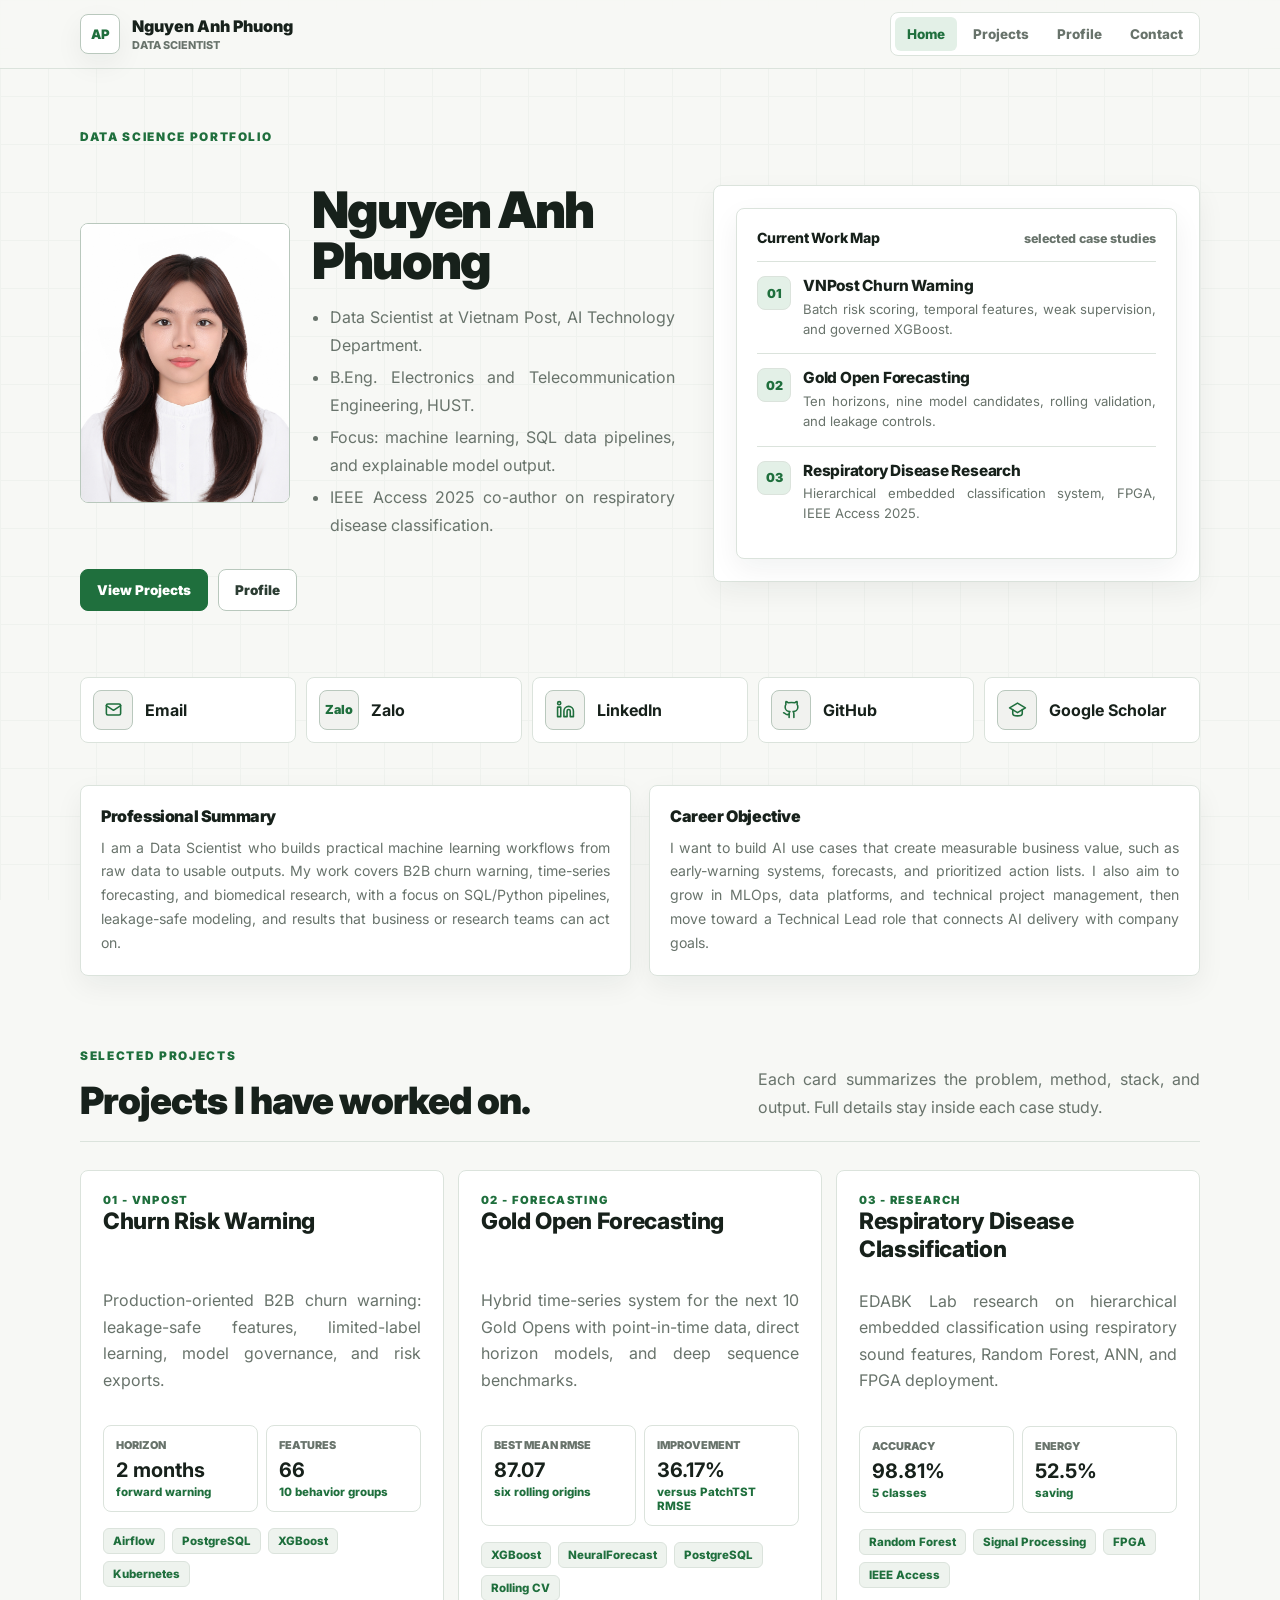
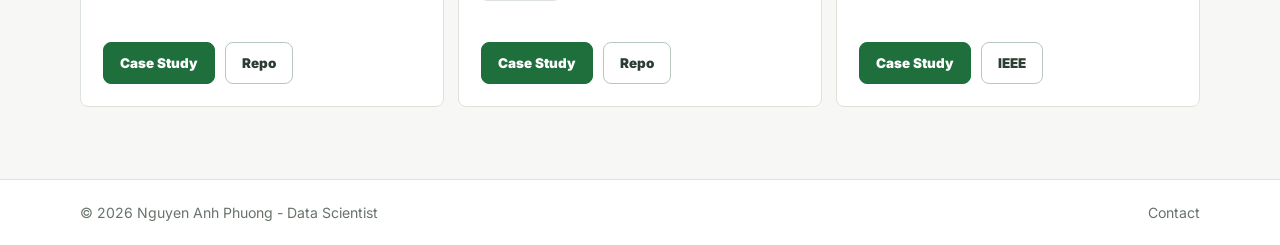
==== commit da751516: "fix image" ====
--- a/index.html
+++ b/index.html
@@ -33,7 +33,7 @@
     <div class="hero-copy reveal">
       <p class="kicker">Data Science Portfolio</p>
       <div class="profile-card">
-        <img class="profile-photo" src="assets/NguyenAnhPhuong_112024_trang_cat.png" alt="Nguyen Anh Phuong portrait">
+        <img data-profile-photo class="profile-photo" src="assets/profile-photo/NguyenAnhPhuong_260701.jpg" alt="Nguyen Anh Phuong portrait">
         <div>
           <h1>Nguyen Anh Phuong</h1>
           <ul class="profile-points">
